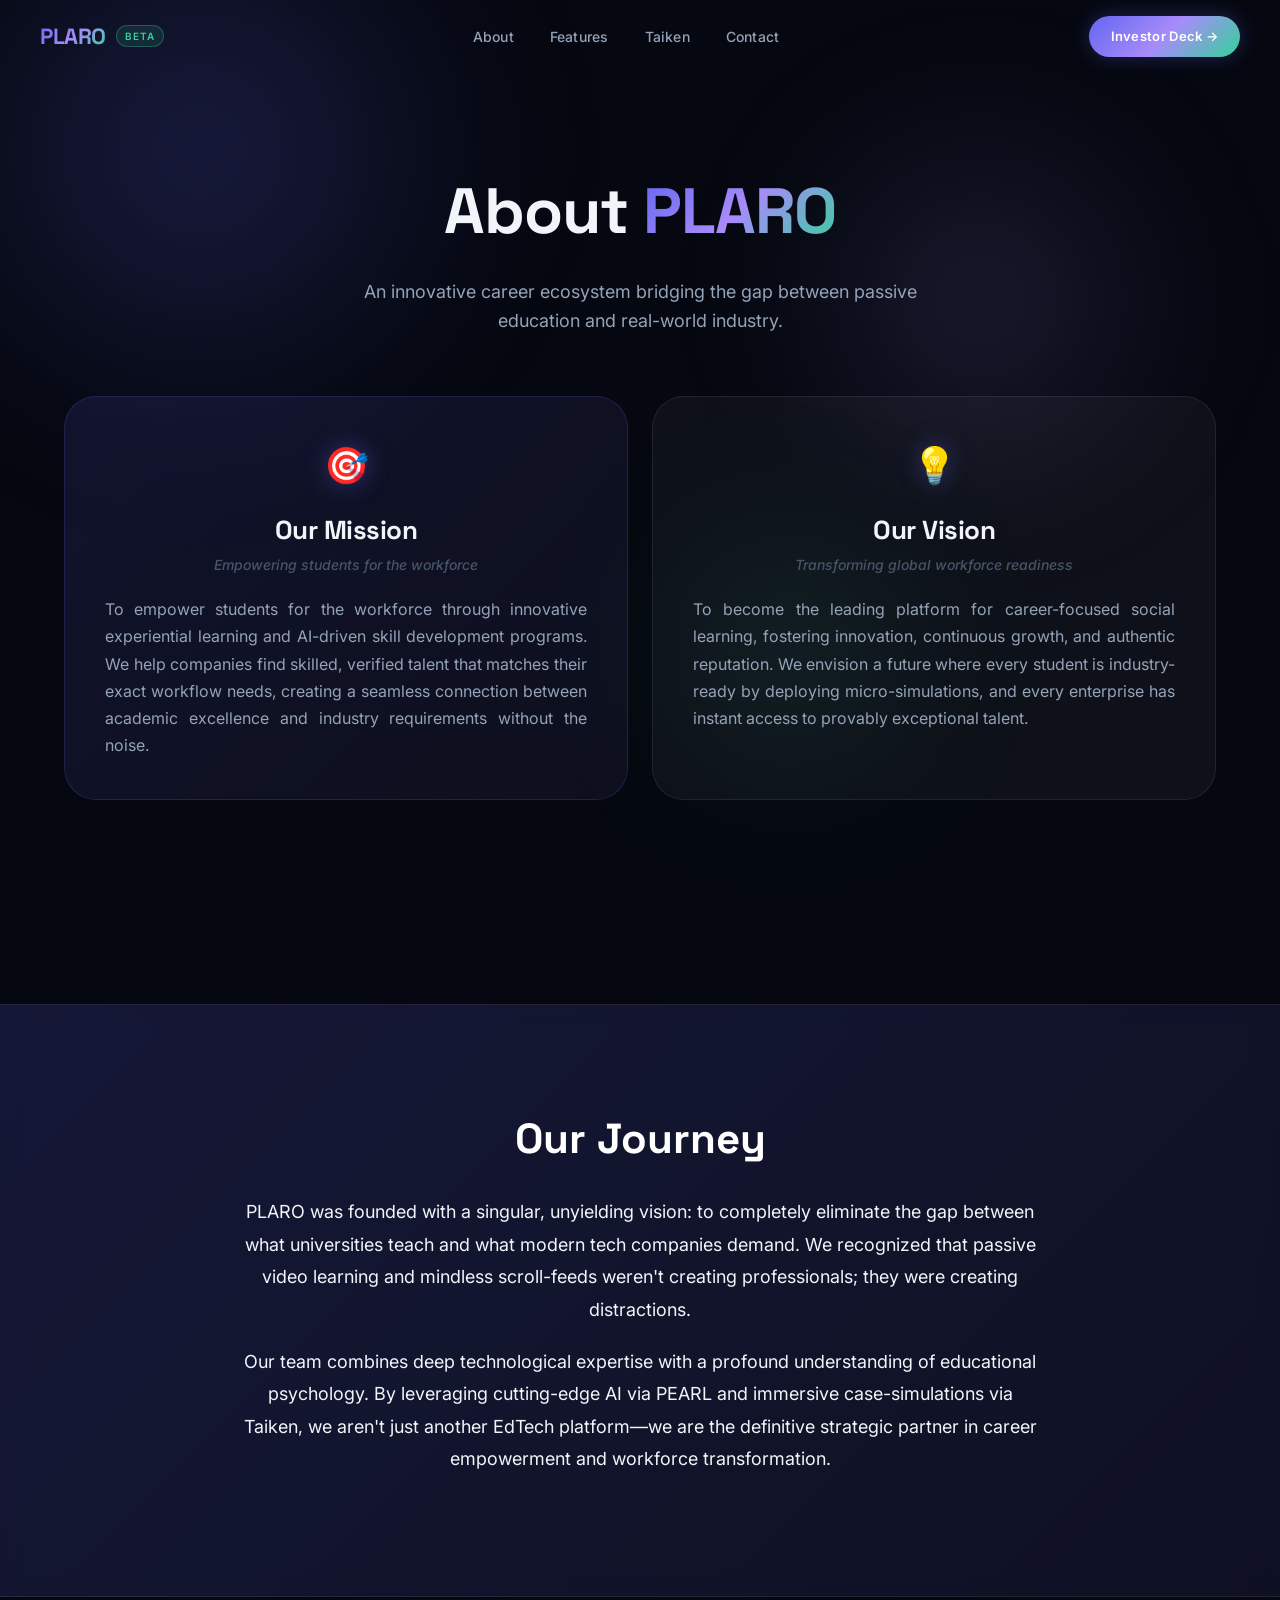
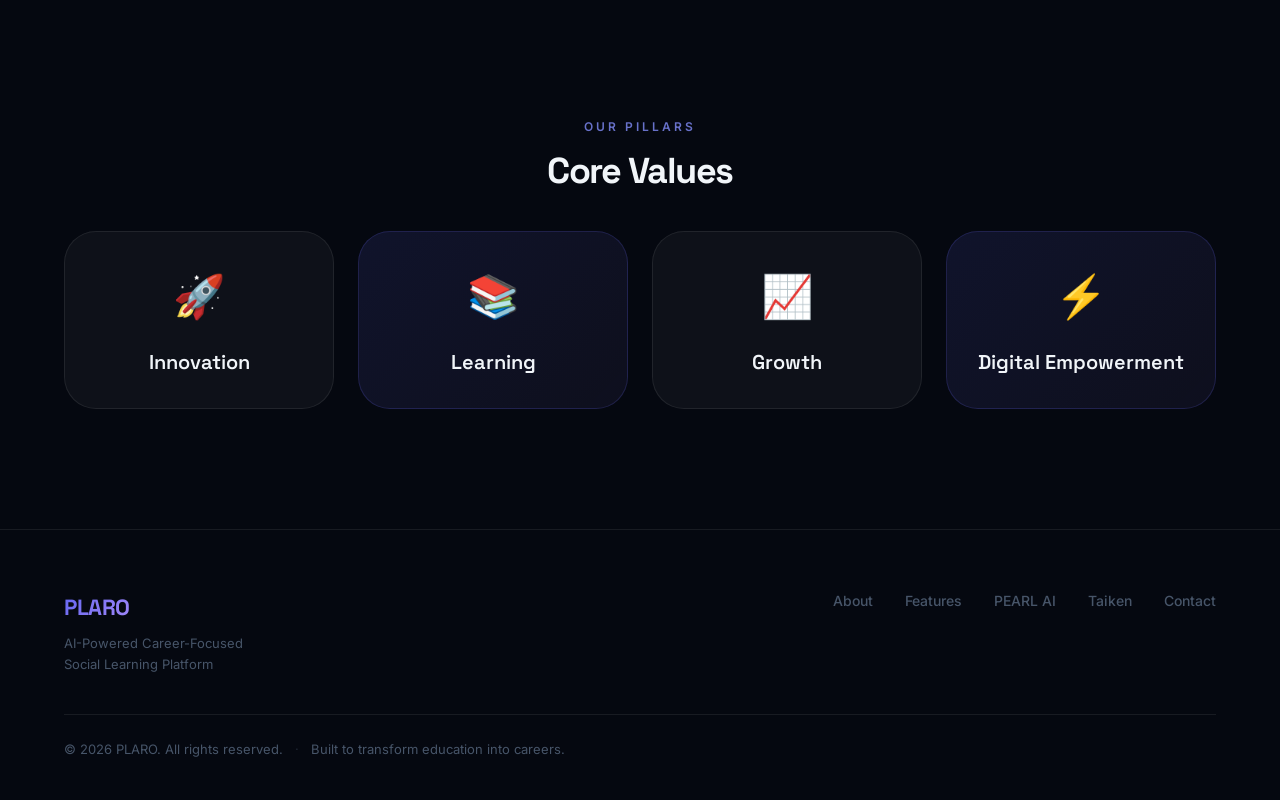
==== about.html @ 7c721185 "plaroweb" ====
<!DOCTYPE html>
<html lang="en">

<head>
    <meta charset="UTF-8" />
    <meta name="viewport" content="width=device-width, initial-scale=1.0" />
    <title>About PLARO — Bridging Education and Industry</title>
    <meta name="description"
        content="PLARO is an AI-powered social learning platform where students learn, practice, showcase skills, and unlock real career opportunities." />
    <link rel="preconnect" href="https://fonts.googleapis.com" />
    <link rel="preconnect" href="https://fonts.gstatic.com" crossorigin />
    <link
        href="https://fonts.googleapis.com/css2?family=Inter:wght@300;400;500;600;700;800;900&family=Space+Grotesk:wght@400;500;600;700&display=swap"
        rel="stylesheet" />
    <link rel="stylesheet" href="styles.css" />
    <style>
        /* Specific styles for About page layouts to match ProEduvate structures */
        .about-header {
            padding: 160px 24px 60px;
            text-align: center;
            position: relative;
        }

        .about-title {
            font-family: 'Space Grotesk', sans-serif;
            font-size: clamp(36px, 6vw, 64px);
            font-weight: 800;
            letter-spacing: -1px;
            margin-bottom: 16px;
        }

        .about-subtitle {
            font-size: 18px;
            color: var(--text-secondary);
            max-width: 600px;
            margin: 0 auto;
        }

        .journey-section {
            background: var(--gradient-card);
            border-top: 1px solid var(--border);
            border-bottom: 1px solid var(--border);
            padding: 100px 0;
            position: relative;
            overflow: hidden;
            margin: 60px 0;
        }

        .journey-section::before {
            content: '';
            position: absolute;
            top: 0;
            left: 0;
            right: 0;
            bottom: 0;
            background: rgba(99, 102, 241, 0.03);
            backdrop-filter: blur(10px);
            z-index: 0;
        }

        .journey-content {
            position: relative;
            z-index: 1;
            max-width: 800px;
            margin: 0 auto;
            text-align: center;
        }

        .journey-title {
            font-family: 'Space Grotesk', sans-serif;
            font-size: 42px;
            font-weight: 700;
            margin-bottom: 24px;
            color: #fff;
        }

        .journey-text {
            font-size: 18px;
            color: var(--text-primary);
            line-height: 1.8;
            margin-bottom: 20px;
        }

        .core-values-section {
            padding: 60px 0 120px;
        }

        .value-icon {
            font-size: 42px;
            margin-bottom: 16px;
            text-align: center;
            display: block;
            animation: pulse 4s ease-in-out infinite alternate;
        }

        .value-title {
            text-align: center;
            font-family: 'Space Grotesk', sans-serif;
            font-size: 20px;
            font-weight: 600;
            margin-top: 12px;
        }

        @keyframes pulse {
            0% {
                transform: scale(1);
                filter: drop-shadow(0 0 10px rgba(99, 102, 241, 0.4));
            }

            100% {
                transform: scale(1.05);
                filter: drop-shadow(0 0 20px rgba(167, 139, 250, 0.6));
            }
        }

        /* Reveal animation for cards */
        .reveal {
            opacity: 0;
            transform: translateY(30px);
            transition: all 0.8s cubic-bezier(0.4, 0, 0.2, 1);
        }

        .reveal.active {
            opacity: 1;
            transform: translateY(0);
        }
    </style>
</head>

<body>

    <!-- NAV -->
    <nav id="navbar" class="navbar">
        <div class="nav-inner">
            <a href="index.html" class="nav-logo" style="text-decoration: none;">
                <span class="logo-text">PLARO</span>
                <span class="logo-badge">Beta</span>
            </a>
            <ul class="nav-links">
                <li><a href="about.html">About</a></li>
                <li><a href="index.html#features">Features</a></li>
                <li><a href="index.html#taiken">Taiken</a></li>
                <li><a href="contact.html">Contact</a></li>
            </ul>
            <div class="nav-right">
                <a href="index.html#positioning" class="nav-cta">Investor Deck →</a>
                <button class="mobile-toggle" aria-label="Toggle menu">
                    <span class="bar"></span>
                    <span class="bar"></span>
                    <span class="bar"></span>
                </button>
            </div>
        </div>
    </nav>

    <!-- BACKGROUND ORBS -->
    <div class="hero-bg" style="position: fixed; z-index: -1;">
        <div class="orb orb-1"></div>
        <div class="orb orb-2"></div>
        <div class="orb orb-3"></div>
    </div>

    <!-- ABOUT HEADER (ProEduvate Header Style) -->
    <header class="about-header reveal">
        <div class="container">
            <h1 class="about-title">About <span class="gradient-text">PLARO</span></h1>
            <p class="about-subtitle">An innovative career ecosystem bridging the gap between passive education and
                real-world industry.</p>
        </div>
    </header>

    <!-- MISSION & VISION (ProEduvate 2-Column Card Style) -->
    <section class="features-section">
        <div class="container">
            <div class="feature-row-2 reveal">

                <!-- Mission Card -->
                <div class="feature-card feature-accent">
                    <div class="feature-icon-wrap" style="text-align: center;">
                        <div class="feature-icon">🎯</div>
                    </div>
                    <h3 class="feature-title" style="text-align: center;">Our Mission</h3>
                    <p class="feature-tagline" style="text-align: center; margin-bottom: 20px;">Empowering students for
                        the workforce</p>
                    <p style="color: var(--text-secondary); text-align: justify; line-height: 1.7;">
                        To empower students for the workforce through innovative experiential learning and AI-driven
                        skill development programs. We help companies find skilled, verified talent that matches their
                        exact workflow needs, creating a seamless connection between academic excellence and industry
                        requirements without the noise.
                    </p>
                </div>

                <!-- Vision Card -->
                <div class="feature-card">
                    <div class="feature-icon-wrap" style="text-align: center;">
                        <div class="feature-icon">💡</div>
                    </div>
                    <h3 class="feature-title" style="text-align: center;">Our Vision</h3>
                    <p class="feature-tagline" style="text-align: center; margin-bottom: 20px;">Transforming global
                        workforce readiness</p>
                    <p style="color: var(--text-secondary); text-align: justify; line-height: 1.7;">
                        To become the leading platform for career-focused social learning, fostering innovation,
                        continuous growth, and authentic reputation. We envision a future where every student is
                        industry-ready by deploying micro-simulations, and every enterprise has instant access to
                        provably exceptional talent.
                    </p>
                </div>

            </div>
        </div>
    </section>

    <!-- OUR JOURNEY (ProEduvate Full-Width Highlight Section) -->
    <section class="journey-section reveal">
        <div class="container">
            <div class="journey-content">
                <h2 class="journey-title">Our Journey</h2>
                <p class="journey-text">
                    PLARO was founded with a singular, unyielding vision: to completely eliminate the gap between what
                    universities teach and what modern tech companies demand. We recognized that passive video learning
                    and mindless scroll-feeds weren't creating professionals; they were creating distractions.
                </p>
                <p class="journey-text">
                    Our team combines deep technological expertise with a profound understanding of educational
                    psychology. By leveraging cutting-edge AI via PEARL and immersive case-simulations via Taiken, we
                    aren't just another EdTech platform—we are the definitive strategic partner in career empowerment
                    and workforce transformation.
                </p>
            </div>
        </div>
    </section>

    <!-- CORE VALUES (ProEduvate 4-Column Card Style) -->
    <section class="core-values-section reveal">
        <div class="container">
            <div style="text-align: center; margin-bottom: 40px;">
                <p class="section-eyebrow">Our Pillars</p>
                <h2 class="section-title" style="font-size: 36px;">Core Values</h2>
            </div>

            <div class="feature-row-4">

                <!-- Value 1 -->
                <div class="feature-card" style="padding: 30px 20px;">
                    <span class="value-icon">🚀</span>
                    <h3 class="value-title">Innovation</h3>
                </div>

                <!-- Value 2 -->
                <div class="feature-card feature-accent" style="padding: 30px 20px;">
                    <span class="value-icon">📚</span>
                    <h3 class="value-title">Learning</h3>
                </div>

                <!-- Value 3 -->
                <div class="feature-card" style="padding: 30px 20px;">
                    <span class="value-icon">📈</span>
                    <h3 class="value-title">Growth</h3>
                </div>

                <!-- Value 4 -->
                <div class="feature-card feature-accent" style="padding: 30px 20px;">
                    <span class="value-icon">⚡</span>
                    <h3 class="value-title">Digital Empowerment</h3>
                </div>

            </div>
        </div>
    </section>

    <!-- FOOTER -->
    <footer class="footer">
        <div class="container">
            <div class="footer-top">
                <div class="footer-brand">
                    <span class="logo-text">PLARO</span>
                    <p>AI-Powered Career-Focused<br />Social Learning Platform</p>
                </div>
                <div class="footer-links">
                    <a href="about.html">About</a>
                    <a href="index.html#features">Features</a>
                    <a href="index.html#pearl">PEARL AI</a>
                    <a href="index.html#taiken">Taiken</a>
                    <a href="contact.html">Contact</a>
                </div>
            </div>
            <div class="footer-bottom">
                <span>© 2026 PLARO. All rights reserved.</span>
                <span class="footer-dot">·</span>
                <span>Built to transform education into careers.</span>
            </div>
        </div>
    </footer>

    <script src="main.js"></script>
    <script>
        // Simple reveal animation script for about page elements
        document.addEventListener("DOMContentLoaded", () => {
            const observer = new IntersectionObserver((entries) => {
                entries.forEach(entry => {
                    if (entry.isIntersecting) {
                        entry.target.classList.add('active');
                        observer.unobserve(entry.target);
                    }
                });
            }, {
                threshold: 0.1,
                rootMargin: "0px 0px -50px 0px"
            });

            document.querySelectorAll('.reveal').forEach(el => observer.observe(el));


        });
    </script>
</body>

</html>
---- styles.css ----
/* =============================================
   PLARO — Premium Investor Features Page
   Dark Glassmorphism + Dynamic Design
   ============================================= */

:root {
  --bg-dark: #050810;
  --bg-card: rgba(255, 255, 255, 0.04);
  --bg-card-hover: rgba(255, 255, 255, 0.07);
  --border: rgba(255, 255, 255, 0.08);
  --border-glow: rgba(99, 102, 241, 0.4);

  --primary: #6366f1;
  --primary-light: #818cf8;
  --primary-dark: #4f46e5;
  --accent: #a78bfa;
  --accent-2: #34d399;
  --accent-3: #fb923c;
  --gold: #f59e0b;

  --text-primary: #f1f5f9;
  --text-secondary: #94a3b8;
  --text-muted: #475569;

  --gradient-main: linear-gradient(135deg, #6366f1, #a78bfa, #34d399);
  --gradient-card: linear-gradient(135deg, rgba(99, 102, 241, 0.15), rgba(167, 139, 250, 0.05));

  --radius: 20px;
  --radius-sm: 12px;
  --radius-lg: 32px;

  --shadow-card: 0 4px 40px rgba(0, 0, 0, 0.5);
  --shadow-glow: 0 0 60px rgba(99, 102, 241, 0.2);
  --shadow-glow-sm: 0 0 20px rgba(99, 102, 241, 0.3);
  --transition: all 0.3s cubic-bezier(0.4, 0, 0.2, 1);
}

*,
*::before,
*::after {
  box-sizing: border-box;
  margin: 0;
  padding: 0;
}

html {
  scroll-behavior: smooth;
}

body {
  font-family: 'Inter', sans-serif;
  background-color: var(--bg-dark);
  color: var(--text-primary);
  line-height: 1.6;
  overflow-x: hidden;
  -webkit-font-smoothing: antialiased;
}

/* =================== UTILITIES =================== */

.container {
  max-width: 1200px;
  margin: 0 auto;
  padding: 0 24px;
}

.gradient-text {
  background: var(--gradient-main);
  -webkit-background-clip: text;
  -webkit-text-fill-color: transparent;
  background-clip: text;
}

.highlight {
  color: var(--primary-light);
}

/* =================== NAVBAR =================== */

.navbar {
  position: fixed;
  top: 0;
  left: 0;
  right: 0;
  z-index: 1000;
  padding: 16px 40px;
  transition: var(--transition);
}

.navbar.scrolled {
  background: rgba(5, 8, 16, 0.85);
  backdrop-filter: blur(20px);
  -webkit-backdrop-filter: blur(20px);
  border-bottom: 1px solid var(--border);
  padding: 12px 40px;
}

.nav-inner {
  max-width: 1200px;
  margin: 0 auto;
  display: flex;
  align-items: center;
  justify-content: space-between;
}

.nav-logo {
  display: flex;
  align-items: center;
  gap: 10px;
}

.logo-text {
  font-family: 'Space Grotesk', sans-serif;
  font-size: 22px;
  font-weight: 800;
  letter-spacing: -0.5px;
  background: var(--gradient-main);
  -webkit-background-clip: text;
  -webkit-text-fill-color: transparent;
  background-clip: text;
}

.logo-badge {
  font-size: 10px;
  font-weight: 600;
  letter-spacing: 1px;
  color: var(--accent-2);
  background: rgba(52, 211, 153, 0.12);
  border: 1px solid rgba(52, 211, 153, 0.3);
  padding: 2px 8px;
  border-radius: 20px;
  text-transform: uppercase;
}

.nav-links {
  display: flex;
  align-items: center;
  gap: 36px;
  list-style: none;
}

.nav-links a {
  color: var(--text-secondary);
  text-decoration: none;
  font-size: 14px;
  font-weight: 500;
  transition: var(--transition);
  letter-spacing: 0.2px;
}

.nav-links a:hover {
  color: var(--text-primary);
}

.nav-cta {
  background: var(--gradient-main);
  color: #fff !important;
  padding: 10px 22px;
  border-radius: 40px;
  font-size: 13px;
  font-weight: 600;
  text-decoration: none;
  letter-spacing: 0.3px;
  transition: var(--transition);
  box-shadow: var(--shadow-glow-sm);
}

.nav-cta:hover {
  transform: translateY(-1px);
  box-shadow: 0 0 40px rgba(99, 102, 241, 0.5);
}

.nav-right {
  display: flex;
  align-items: center;
  gap: 16px;
}

.mobile-toggle {
  display: none;
  flex-direction: column;
  justify-content: center;
  gap: 5px;
  background: transparent;
  border: none;
  cursor: pointer;
  z-index: 1000;
  width: 28px;
  height: 28px;
  padding: 0;
}

.mobile-toggle .bar {
  width: 100%;
  height: 2px;
  background: var(--text-primary);
  border-radius: 2px;
  transition: transform 0.3s ease, opacity 0.3s ease;
}

/* =================== ORBS =================== */

.orb {
  position: absolute;
  border-radius: 50%;
  filter: blur(80px);
  pointer-events: none;
}

.orb-1 {
  width: 600px;
  height: 600px;
  background: radial-gradient(circle, rgba(99, 102, 241, 0.25), transparent 70%);
  top: -150px;
  left: -100px;
  animation: orbFloat1 12s ease-in-out infinite;
}

.orb-2 {
  width: 400px;
  height: 400px;
  background: radial-gradient(circle, rgba(167, 139, 250, 0.2), transparent 70%);
  top: 100px;
  right: 100px;
  animation: orbFloat2 15s ease-in-out infinite;
}

.orb-3 {
  width: 300px;
  height: 300px;
  background: radial-gradient(circle, rgba(52, 211, 153, 0.15), transparent 70%);
  bottom: 100px;
  left: 50%;
  animation: orbFloat3 10s ease-in-out infinite;
}

@keyframes orbFloat1 {

  0%,
  100% {
    transform: translate(0, 0) scale(1);
  }

  50% {
    transform: translate(30px, 40px) scale(1.05);
  }
}

@keyframes orbFloat2 {

  0%,
  100% {
    transform: translate(0, 0);
  }

  50% {
    transform: translate(-40px, 30px);
  }
}

@keyframes orbFloat3 {

  0%,
  100% {
    transform: translateX(-50%) translateY(0);
  }

  50% {
    transform: translateX(-50%) translateY(-30px);
  }
}

/* =================== HERO =================== */

.hero {
  position: relative;
  min-height: 100vh;
  display: flex;
  align-items: center;
  justify-content: center;
  overflow: hidden;
  padding: 140px 24px 80px;
}

.hero-bg {
  position: absolute;
  inset: 0;
  z-index: 0;
}

.grid-overlay {
  position: absolute;
  inset: 0;
  background-image:
    linear-gradient(rgba(99, 102, 241, 0.06) 1px, transparent 1px),
    linear-gradient(90deg, rgba(99, 102, 241, 0.06) 1px, transparent 1px);
  background-size: 60px 60px;
  mask-image: radial-gradient(ellipse 80% 80% at 50% 50%, black, transparent);
}

.hero-content {
  position: relative;
  z-index: 1;
  text-align: center;
  max-width: 800px;
}

.hero-badge {
  display: inline-flex;
  align-items: center;
  gap: 10px;
  background: rgba(99, 102, 241, 0.1);
  border: 1px solid rgba(99, 102, 241, 0.3);
  border-radius: 40px;
  padding: 8px 20px;
  font-size: 13px;
  font-weight: 500;
  color: var(--primary-light);
  letter-spacing: 0.5px;
  margin-bottom: 32px;
  animation: fadeInDown 0.8s ease both;
}

.pulse-dot {
  width: 8px;
  height: 8px;
  background: var(--accent-2);
  border-radius: 50%;
  box-shadow: 0 0 0 0 rgba(52, 211, 153, 0.4);
  animation: pulseDot 2s ease-in-out infinite;
}

@keyframes pulseDot {
  0% {
    box-shadow: 0 0 0 0 rgba(52, 211, 153, 0.4);
  }

  70% {
    box-shadow: 0 0 0 8px rgba(52, 211, 153, 0);
  }

  100% {
    box-shadow: 0 0 0 0 rgba(52, 211, 153, 0);
  }
}

.hero-title {
  font-family: 'Space Grotesk', sans-serif;
  font-size: clamp(42px, 7vw, 80px);
  font-weight: 800;
  line-height: 1.05;
  letter-spacing: -2px;
  margin-bottom: 24px;
  animation: fadeInUp 0.8s ease 0.1s both;
}

.hero-subtitle {
  font-size: clamp(16px, 2vw, 19px);
  color: var(--text-secondary);
  line-height: 1.7;
  max-width: 560px;
  margin: 0 auto 40px;
  animation: fadeInUp 0.8s ease 0.2s both;
}

.hero-actions {
  display: flex;
  align-items: center;
  justify-content: center;
  gap: 16px;
  margin-bottom: 64px;
  animation: fadeInUp 0.8s ease 0.3s both;
}

.btn {
  padding: 14px 32px;
  border-radius: 50px;
  font-size: 15px;
  font-weight: 600;
  text-decoration: none;
  transition: var(--transition);
  letter-spacing: 0.2px;
}

.btn-primary {
  background: var(--gradient-main);
  color: #fff;
  box-shadow: var(--shadow-glow-sm);
}

.btn-primary:hover {
  transform: translateY(-2px);
  box-shadow: 0 0 50px rgba(99, 102, 241, 0.6);
}

.btn-ghost {
  color: var(--text-secondary);
  border: 1px solid var(--border);
  background: rgba(255, 255, 255, 0.03);
  backdrop-filter: blur(10px);
}

.btn-ghost:hover {
  color: var(--text-primary);
  border-color: rgba(255, 255, 255, 0.15);
  background: rgba(255, 255, 255, 0.07);
  transform: translateY(-2px);
}

.hero-stats {
  display: flex;
  align-items: center;
  justify-content: center;
  gap: 40px;
  animation: fadeInUp 0.8s ease 0.4s both;
}

.stat {
  display: flex;
  flex-direction: column;
  align-items: center;
  gap: 4px;
}

.stat-num {
  font-family: 'Space Grotesk', sans-serif;
  font-size: 32px;
  font-weight: 700;
  background: var(--gradient-main);
  -webkit-background-clip: text;
  -webkit-text-fill-color: transparent;
  background-clip: text;
}

.stat-label {
  font-size: 12px;
  font-weight: 500;
  color: var(--text-muted);
  letter-spacing: 0.5px;
  text-transform: uppercase;
}

.stat-divider {
  width: 1px;
  height: 40px;
  background: var(--border);
}

.hero-scroll-hint {
  position: absolute;
  bottom: 40px;
  left: 50%;
  transform: translateX(-50%);
  display: flex;
  flex-direction: column;
  align-items: center;
  gap: 12px;
  color: var(--text-muted);
  font-size: 11px;
  letter-spacing: 2px;
  text-transform: uppercase;
  animation: fadeIn 1.5s ease 1s both;
}

.scroll-line {
  width: 1px;
  height: 40px;
  background: linear-gradient(to bottom, var(--primary), transparent);
  animation: scrollPulse 2s ease-in-out infinite;
}

@keyframes scrollPulse {

  0%,
  100% {
    opacity: 0.4;
    transform: scaleY(1);
  }

  50% {
    opacity: 1;
    transform: scaleY(1.1);
  }
}

/* =================== SECTION INTRO =================== */

.section-intro {
  padding: 100px 0 60px;
  text-align: center;
}

.section-eyebrow {
  font-size: 12px;
  font-weight: 600;
  letter-spacing: 3px;
  text-transform: uppercase;
  color: var(--primary-light);
  margin-bottom: 16px;
  opacity: 0.8;
}

.section-title {
  font-family: 'Space Grotesk', sans-serif;
  font-size: clamp(32px, 5vw, 52px);
  font-weight: 800;
  letter-spacing: -1.5px;
  line-height: 1.1;
  margin-bottom: 16px;
}

.section-desc {
  color: var(--text-secondary);
  font-size: 17px;
  max-width: 560px;
  margin: 0 auto;
  line-height: 1.7;
}

/* =================== FEATURES SECTION =================== */

.features-section {
  padding: 0 0 120px;
}

/* FEATURE CARD BASE */
.feature-card {
  background: var(--bg-card);
  border: 1px solid var(--border);
  border-radius: var(--radius-lg);
  padding: 40px;
  transition: var(--transition);
  position: relative;
  overflow: hidden;
  opacity: 0;
  transform: translateY(30px);
}

.feature-card.visible {
  opacity: 1;
  transform: translateY(0);
}

.feature-card::before {
  content: '';
  position: absolute;
  inset: 0;
  border-radius: inherit;
  background: var(--gradient-card);
  opacity: 0;
  transition: var(--transition);
}

.feature-card:hover {
  border-color: var(--border-glow);
  box-shadow: var(--shadow-glow);
  background: var(--bg-card-hover);
  transform: translateY(-4px);
}

.feature-card:hover::before {
  opacity: 1;
}

.feature-card * {
  position: relative;
  z-index: 1;
}

.feature-accent {
  background: linear-gradient(135deg, rgba(99, 102, 241, 0.12), rgba(167, 139, 250, 0.06));
  border-color: rgba(99, 102, 241, 0.2);
}

/* HERO FEATURE CARD (PEARL) */
.feature-hero-card {
  display: grid;
  grid-template-columns: 1fr 1fr;
  gap: 60px;
  align-items: center;
  margin-bottom: 24px;
  padding: 56px 56px;
}

.feature-card-inner {
  display: flex;
  flex-direction: column;
}

/* TAIKEN HERO CARD */
.feature-taiken-card {
  display: grid;
  grid-template-columns: 1fr 1fr;
  gap: 60px;
  align-items: center;
  margin-bottom: 24px;
  margin-top: 24px;
  padding: 56px 56px;
}

/* 2-COL ROW */
.feature-row-2 {
  display: grid;
  grid-template-columns: 1fr 1fr;
  gap: 24px;
  margin-bottom: 24px;
}

/* 3-COL ROW */
.feature-row-3 {
  display: grid;
  grid-template-columns: repeat(3, 1fr);
  gap: 24px;
}

/* 4-COL ROW */
.feature-row-4 {
  display: grid;
  grid-template-columns: repeat(4, 1fr);
  gap: 24px;
}

/* CONTACT GRID */
.contact-grid {
  display: grid;
  grid-template-columns: 1fr 1fr;
  gap: 40px;
  align-items: stretch;
}

.contact-card {
  background: var(--bg-card);
  border: 1px solid var(--border);
  border-radius: var(--radius-lg);
  padding: 48px;
  position: relative;
  overflow: hidden;
  display: flex;
  flex-direction: column;
}

.contact-card::before {
  content: '';
  position: absolute;
  inset: 0;
  border-radius: inherit;
  background: var(--gradient-card);
  opacity: 0.5;
  transition: var(--transition);
  z-index: 0;
}

.contact-card * {
  position: relative;
  z-index: 1;
}

.contact-card-info {
  background: linear-gradient(135deg, rgba(99, 102, 241, 0.08), rgba(167, 139, 250, 0.04));
  border-color: rgba(99, 102, 241, 0.2);
}

.form-group {
  margin-bottom: 24px;
}

.form-label {
  display: block;
  font-size: 14px;
  font-weight: 500;
  color: var(--text-secondary);
  margin-bottom: 8px;
}

.form-input,
.form-textarea {
  width: 100%;
  background: rgba(0, 0, 0, 0.2);
  border: 1px solid var(--border);
  border-radius: var(--radius-sm);
  padding: 14px 16px;
  color: var(--text-primary);
  font-family: inherit;
  font-size: 15px;
  transition: var(--transition);
}

.form-textarea {
  min-height: 140px;
  resize: vertical;
}

.form-input:focus,
.form-textarea:focus {
  outline: none;
  border-color: var(--primary);
  box-shadow: 0 0 0 3px rgba(99, 102, 241, 0.1);
  background: rgba(0, 0, 0, 0.4);
}

.form-input::placeholder,
.form-textarea::placeholder {
  color: var(--text-muted);
}

.btn-block {
  display: block;
  width: 100%;
  text-align: center;
  cursor: pointer;
  border: none;
}

.contact-info-list {
  list-style: none;
  margin-bottom: 40px;
  flex-grow: 1;
}

.contact-info-item {
  display: flex;
  align-items: flex-start;
  gap: 16px;
  margin-bottom: 32px;
}

.contact-info-icon {
  font-size: 24px;
  color: var(--primary-light);
  line-height: 1;
  margin-top: 2px;
}

.contact-info-text h4 {
  font-size: 16px;
  font-weight: 600;
  color: var(--text-primary);
  margin-bottom: 6px;
}

.contact-info-text p {
  font-size: 15px;
  color: var(--text-secondary);
  line-height: 1.6;
}

.social-links {
  display: flex;
  align-items: center;
  gap: 16px;
  padding-top: 32px;
  border-top: 1px solid var(--border);
}

.social-links span {
  font-size: 14px;
  font-weight: 600;
  color: var(--text-primary);
  margin-right: 8px;
}

.social-icon {
  width: 40px;
  height: 40px;
  border-radius: 50%;
  background: rgba(255, 255, 255, 0.05);
  border: 1px solid var(--border);
  display: flex;
  align-items: center;
  justify-content: center;
  color: var(--text-primary);
  text-decoration: none;
  transition: var(--transition);
  font-size: 18px;
}

.social-icon:hover {
  background: var(--primary);
  border-color: var(--primary);
  transform: translateY(-3px);
  box-shadow: 0 5px 15px rgba(99, 102, 241, 0.4);
}

/* META */
.feature-meta {
  display: flex;
  align-items: center;
  gap: 12px;
  margin-bottom: 16px;
}

.feature-num {
  font-family: 'Space Grotesk', sans-serif;
  font-size: 13px;
  font-weight: 700;
  color: var(--primary-light);
  letter-spacing: 1px;
  opacity: 0.7;
}

.feature-tag {
  font-size: 11px;
  font-weight: 600;
  letter-spacing: 1.5px;
  text-transform: uppercase;
  color: var(--accent);
  background: rgba(167, 139, 250, 0.1);
  border: 1px solid rgba(167, 139, 250, 0.2);
  padding: 3px 10px;
  border-radius: 20px;
}

.feature-title {
  font-family: 'Space Grotesk', sans-serif;
  font-size: clamp(20px, 2.5vw, 26px);
  font-weight: 700;
  line-height: 1.2;
  letter-spacing: -0.5px;
  margin-bottom: 8px;
  color: var(--text-primary);
}

.feature-tagline {
  font-size: 14px;
  color: var(--text-muted);
  font-weight: 500;
  margin-bottom: 24px;
  font-style: italic;
}

.feature-icon-wrap {
  margin-bottom: 20px;
}

.feature-icon {
  font-size: 36px;
  display: inline-block;
  filter: drop-shadow(0 0 12px rgba(99, 102, 241, 0.4));
  animation: iconFloat 4s ease-in-out infinite;
}

@keyframes iconFloat {

  0%,
  100% {
    transform: translateY(0);
  }

  50% {
    transform: translateY(-5px);
  }
}

/* LIST */
.feature-list {
  list-style: none;
  display: flex;
  flex-direction: column;
  gap: 12px;
  margin-bottom: 28px;
}

.feature-list li {
  display: flex;
  align-items: flex-start;
  gap: 10px;
  font-size: 14px;
  color: var(--text-secondary);
  line-height: 1.5;
}

.check {
  color: var(--primary-light);
  font-size: 10px;
  margin-top: 3px;
  flex-shrink: 0;
}

/* OUTCOME */
.feature-outcome {
  display: flex;
  align-items: center;
  gap: 10px;
  background: rgba(99, 102, 241, 0.08);
  border: 1px solid rgba(99, 102, 241, 0.2);
  border-radius: var(--radius-sm);
  padding: 12px 16px;
  margin-top: auto;
}

.outcome-label {
  font-size: 10px;
  font-weight: 700;
  letter-spacing: 2px;
  text-transform: uppercase;
  color: var(--primary-light);
  flex-shrink: 0;
}

.outcome-text {
  font-size: 13px;
  font-weight: 500;
  color: var(--text-secondary);
}

/* =================== PEARL VISUAL =================== */

.feature-visual {
  display: flex;
  align-items: center;
  justify-content: center;
}

.pearl-visual {
  position: relative;
  width: 320px;
  height: 320px;
}

.pearl-orb {
  position: absolute;
  top: 50%;
  left: 50%;
  transform: translate(-50%, -50%);
}

.pearl-ring {
  position: absolute;
  top: 50%;
  left: 50%;
  border-radius: 50%;
  border: 1px solid rgba(99, 102, 241, 0.3);
  transform: translate(-50%, -50%);
}

.ring-1 {
  width: 140px;
  height: 140px;
  border-color: rgba(99, 102, 241, 0.5);
  animation: ringPulse 3s ease-in-out infinite;
}

.ring-2 {
  width: 200px;
  height: 200px;
  border-color: rgba(167, 139, 250, 0.3);
  animation: ringPulse 3s ease-in-out 0.5s infinite;
}

.ring-3 {
  width: 260px;
  height: 260px;
  border-color: rgba(99, 102, 241, 0.1);
  animation: ringPulse 3s ease-in-out 1s infinite;
}

@keyframes ringPulse {

  0%,
  100% {
    transform: translate(-50%, -50%) scale(1);
    opacity: 0.6;
  }

  50% {
    transform: translate(-50%, -50%) scale(1.04);
    opacity: 1;
  }
}

.pearl-core {
  width: 80px;
  height: 80px;
  background: var(--gradient-main);
  border-radius: 50%;
  display: flex;
  align-items: center;
  justify-content: center;
  position: absolute;
  top: 50%;
  left: 50%;
  transform: translate(-50%, -50%);
  box-shadow: 0 0 40px rgba(99, 102, 241, 0.6);
  animation: coreGlow 3s ease-in-out infinite;
}

.pearl-core span {
  font-family: 'Space Grotesk', sans-serif;
  font-size: 13px;
  font-weight: 800;
  color: #fff;
  letter-spacing: 1px;
}

@keyframes coreGlow {

  0%,
  100% {
    box-shadow: 0 0 40px rgba(99, 102, 241, 0.6);
  }

  50% {
    box-shadow: 0 0 70px rgba(99, 102, 241, 0.9);
  }
}

.pearl-tags {
  position: absolute;
  inset: 0;
  pointer-events: none;
}

.ptag {
  position: absolute;
  background: rgba(255, 255, 255, 0.06);
  border: 1px solid var(--border);
  border-radius: 40px;
  padding: 5px 14px;
  font-size: 12px;
  font-weight: 500;
  color: var(--text-secondary);
  backdrop-filter: blur(10px);
  white-space: nowrap;
}

.ptag-1 {
  top: 10px;
  left: 50%;
  transform: translateX(-50%);
  animation: tagFloat 5s ease-in-out infinite;
}

.ptag-2 {
  right: 0;
  top: 50%;
  transform: translateY(-50%);
  animation: tagFloat 5s ease-in-out 1.2s infinite;
}

.ptag-3 {
  bottom: 10px;
  left: 50%;
  transform: translateX(-50%);
  animation: tagFloat 5s ease-in-out 0.6s infinite;
}

.ptag-4 {
  left: 0;
  top: 50%;
  transform: translateY(-50%);
  animation: tagFloat 5s ease-in-out 1.8s infinite;
}

@keyframes tagFloat {

  0%,
  100% {
    opacity: 0.6;
  }

  50% {
    opacity: 1;
    transform: translateX(-50%) translateY(-4px);
  }
}

.ptag-2,
.ptag-4 {
  animation: tagFloatSide 5s ease-in-out infinite;
}

@keyframes tagFloatSide {

  0%,
  100% {
    opacity: 0.6;
  }

  50% {
    opacity: 1;
    transform: translateY(calc(-50% - 4px));
  }
}

/* =================== TAIKEN VISUAL =================== */

.taiken-visual {
  display: flex;
  align-items: center;
  justify-content: flex-end;
}

.taiken-scenario {
  background: rgba(5, 8, 16, 0.8);
  border: 1px solid rgba(99, 102, 241, 0.3);
  border-radius: var(--radius);
  overflow: hidden;
  width: 320px;
  box-shadow: 0 20px 60px rgba(0, 0, 0, 0.5), var(--shadow-glow);
}

.ts-header {
  display: flex;
  align-items: center;
  gap: 8px;
  padding: 14px 16px;
  background: rgba(99, 102, 241, 0.1);
  border-bottom: 1px solid rgba(99, 102, 241, 0.2);
}

.ts-dot {
  width: 10px;
  height: 10px;
  border-radius: 50%;
}

.ts-dot-red {
  background: #ff5f57;
}

.ts-dot-yellow {
  background: #ffbd2e;
}

.ts-dot-green {
  background: #28ca42;
}

.ts-title {
  font-size: 12px;
  font-weight: 600;
  color: var(--text-secondary);
  margin-left: auto;
  margin-right: auto;
  letter-spacing: 0.5px;
}

.ts-body {
  padding: 20px;
}

.ts-scenario-label {
  font-size: 10px;
  font-weight: 700;
  letter-spacing: 2px;
  text-transform: uppercase;
  color: var(--primary-light);
  margin-bottom: 10px;
}

.ts-scenario-text {
  font-size: 13px;
  color: var(--text-secondary);
  line-height: 1.6;
  margin-bottom: 16px;
}

.ts-choices {
  display: flex;
  flex-direction: column;
  gap: 8px;
  margin-bottom: 16px;
}

.ts-choice {
  padding: 8px 12px;
  border-radius: 8px;
  font-size: 12px;
  font-weight: 500;
  color: var(--text-muted);
  background: rgba(255, 255, 255, 0.03);
  border: 1px solid var(--border);
  cursor: pointer;
  transition: var(--transition);
}

.ts-choice-active {
  background: rgba(99, 102, 241, 0.2);
  border-color: rgba(99, 102, 241, 0.5);
  color: var(--primary-light);
}

.ts-progress-bar {
  height: 4px;
  background: rgba(255, 255, 255, 0.08);
  border-radius: 2px;
  overflow: hidden;
}

.ts-progress-fill {
  height: 100%;
  width: 35%;
  background: var(--gradient-main);
  border-radius: 2px;
  animation: progressGrow 3s ease-in-out infinite;
}

@keyframes progressGrow {
  0% {
    width: 20%;
  }

  50% {
    width: 60%;
  }

  100% {
    width: 20%;
  }
}

/* =================== TAIKEN CREATION BLOCK =================== */

.taiken-creation-block {
  background: rgba(52, 211, 153, 0.07);
  border: 1px solid rgba(52, 211, 153, 0.2);
  border-radius: var(--radius-sm);
  padding: 16px;
  margin-bottom: 20px;
}

.tcb-label {
  font-size: 11px;
  font-weight: 700;
  letter-spacing: 1.5px;
  text-transform: uppercase;
  color: var(--accent-2);
  margin-bottom: 6px;
}

.taiken-creation-block p {
  font-size: 13px;
  color: var(--text-secondary);
}

/* =================== DOMAIN CHIPS =================== */

.domain-chips {
  display: flex;
  flex-wrap: wrap;
  gap: 8px;
  margin-top: 20px;
}

.chip {
  padding: 5px 14px;
  border-radius: 40px;
  font-size: 12px;
  font-weight: 600;
  color: var(--primary-light);
  background: rgba(99, 102, 241, 0.1);
  border: 1px solid rgba(99, 102, 241, 0.25);
  letter-spacing: 0.3px;
  transition: var(--transition);
}

.chip:hover {
  background: rgba(99, 102, 241, 0.25);
  transform: translateY(-2px);
}

/* =================== POSITIONING SECTION =================== */

.positioning-section {
  position: relative;
  padding: 120px 0;
  overflow: hidden;
  text-align: center;
  border-top: 1px solid var(--border);
}

.pos-bg {
  position: absolute;
  inset: 0;
}

.orb-pos-1 {
  width: 500px;
  height: 500px;
  background: radial-gradient(circle, rgba(99, 102, 241, 0.2), transparent 70%);
  top: -100px;
  left: 50%;
  transform: translateX(-70%);
  animation: orbFloat1 14s ease-in-out infinite;
}

.orb-pos-2 {
  width: 400px;
  height: 400px;
  background: radial-gradient(circle, rgba(167, 139, 250, 0.15), transparent 70%);
  bottom: -100px;
  right: 0;
  animation: orbFloat2 12s ease-in-out infinite;
}

.position-quote {
  font-family: 'Space Grotesk', sans-serif;
  font-size: clamp(20px, 3vw, 30px);
  font-weight: 600;
  line-height: 1.5;
  color: var(--text-primary);
  max-width: 800px;
  margin: 24px auto 32px;
  letter-spacing: -0.5px;
  border: none;
  font-style: normal;
  position: relative;
  z-index: 1;
}

.position-statement {
  font-size: 18px;
  color: var(--text-secondary);
  margin-bottom: 64px;
  line-height: 1.8;
  position: relative;
  z-index: 1;
}

.position-statement strong {
  color: var(--text-primary);
}

/* =================== JOURNEY FLOW =================== */

.journey-flow {
  display: flex;
  align-items: center;
  justify-content: center;
  gap: 24px;
  position: relative;
  z-index: 1;
  flex-wrap: wrap;
}

.jf-step {
  display: flex;
  flex-direction: column;
  align-items: center;
  gap: 12px;
  background: var(--bg-card);
  border: 1px solid var(--border);
  border-radius: var(--radius);
  padding: 28px 36px;
  transition: var(--transition);
  min-width: 120px;
}

.jf-step:hover {
  border-color: var(--border-glow);
  background: var(--bg-card-hover);
  transform: translateY(-6px);
  box-shadow: var(--shadow-glow);
}

.jf-icon {
  font-size: 36px;
  filter: drop-shadow(0 0 10px rgba(99, 102, 241, 0.4));
}

.jf-label {
  font-family: 'Space Grotesk', sans-serif;
  font-size: 15px;
  font-weight: 700;
  color: var(--text-primary);
  letter-spacing: -0.3px;
}

.jf-arrow {
  font-size: 24px;
  color: var(--primary-light);
  opacity: 0.5;
  font-weight: 300;
}

/* =================== FOOTER =================== */

.footer {
  border-top: 1px solid var(--border);
  padding: 60px 0 40px;
}

.footer-top {
  display: flex;
  align-items: flex-start;
  justify-content: space-between;
  margin-bottom: 40px;
  gap: 40px;
}

.footer-brand .logo-text {
  display: block;
  font-size: 22px;
  margin-bottom: 8px;
}

.footer-brand p {
  font-size: 13px;
  color: var(--text-muted);
  line-height: 1.6;
}

.footer-links {
  display: flex;
  align-items: center;
  gap: 32px;
}

.footer-links a {
  color: var(--text-muted);
  text-decoration: none;
  font-size: 14px;
  font-weight: 500;
  transition: var(--transition);
}

.footer-links a:hover {
  color: var(--text-primary);
}

.footer-bottom {
  display: flex;
  align-items: center;
  gap: 12px;
  color: var(--text-muted);
  font-size: 13px;
  border-top: 1px solid var(--border);
  padding-top: 24px;
}

.footer-dot {
  opacity: 0.4;
}

/* =================== ANIMATIONS =================== */

@keyframes fadeIn {
  from {
    opacity: 0;
  }

  to {
    opacity: 1;
  }
}

@keyframes fadeInUp {
  from {
    opacity: 0;
    transform: translateY(20px);
  }

  to {
    opacity: 1;
    transform: translateY(0);
  }
}

@keyframes fadeInDown {
  from {
    opacity: 0;
    transform: translateY(-20px);
  }

  to {
    opacity: 1;
    transform: translateY(0);
  }
}

/* =================== RESPONSIVE =================== */

@media (max-width: 900px) {
  .navbar {
    padding: 14px 24px;
  }

  .nav-links {
    position: absolute;
    top: 100%;
    left: 0;
    width: 100%;
    background: rgba(5, 8, 16, 0.98);
    backdrop-filter: blur(20px);
    border-top: 1px solid var(--border);
    border-bottom: 1px solid var(--border);
    flex-direction: column;
    padding: 24px 40px;
    gap: 24px;
    clip-path: polygon(0 0, 100% 0, 100% 0, 0 0);
    visibility: hidden;
    transition: all 0.4s ease-in-out;
  }

  .nav-links.active {
    clip-path: polygon(0 0, 100% 0, 100% 100%, 0 100%);
    visibility: visible;
  }

  .mobile-toggle {
    display: flex;
  }

  .mobile-toggle.active .bar:nth-child(1) {
    transform: translateY(7px) rotate(45deg);
  }

  .mobile-toggle.active .bar:nth-child(2) {
    opacity: 0;
  }

  .mobile-toggle.active .bar:nth-child(3) {
    transform: translateY(-7px) rotate(-45deg);
  }

  .feature-hero-card,
  .feature-taiken-card {
    grid-template-columns: 1fr;
    gap: 40px;
    padding: 36px;
  }

  .feature-row-2 {
    grid-template-columns: 1fr;
  }

  .feature-row-3 {
    grid-template-columns: 1fr;
  }

  .contact-grid {
    grid-template-columns: 1fr;
  }

  .hero-stats {
    gap: 20px;
  }

  .taiken-visual {
    justify-content: center;
  }

  .footer-top {
    flex-direction: column;
  }

  .footer-links {
    gap: 20px;
  }

  .journey-flow {
    gap: 8px;
  }

  .jf-step {
    padding: 20px 24px;
    min-width: 90px;
  }
}

@media (max-width: 600px) {
  .hero {
    padding: 120px 16px 60px;
  }

  .section-intro {
    padding: 60px 0 40px;
  }

  .features-section {
    padding: 0 0 60px;
  }

  .feature-row-4 {
    grid-template-columns: 1fr;
  }

  .contact-card {
    padding: 32px 24px;
  }

  .feature-hero-card,
  .feature-taiken-card {
    padding: 28px;
  }

  .pearl-visual {
    width: 260px;
    height: 260px;
  }

  .taiken-scenario {
    width: 100%;
  }

  .hero-stats {
    flex-direction: column;
    gap: 16px;
  }

  .stat-divider {
    display: none;
  }

  .journey-flow {
    gap: 6px;
  }

  .jf-arrow {
    font-size: 18px;
  }
}
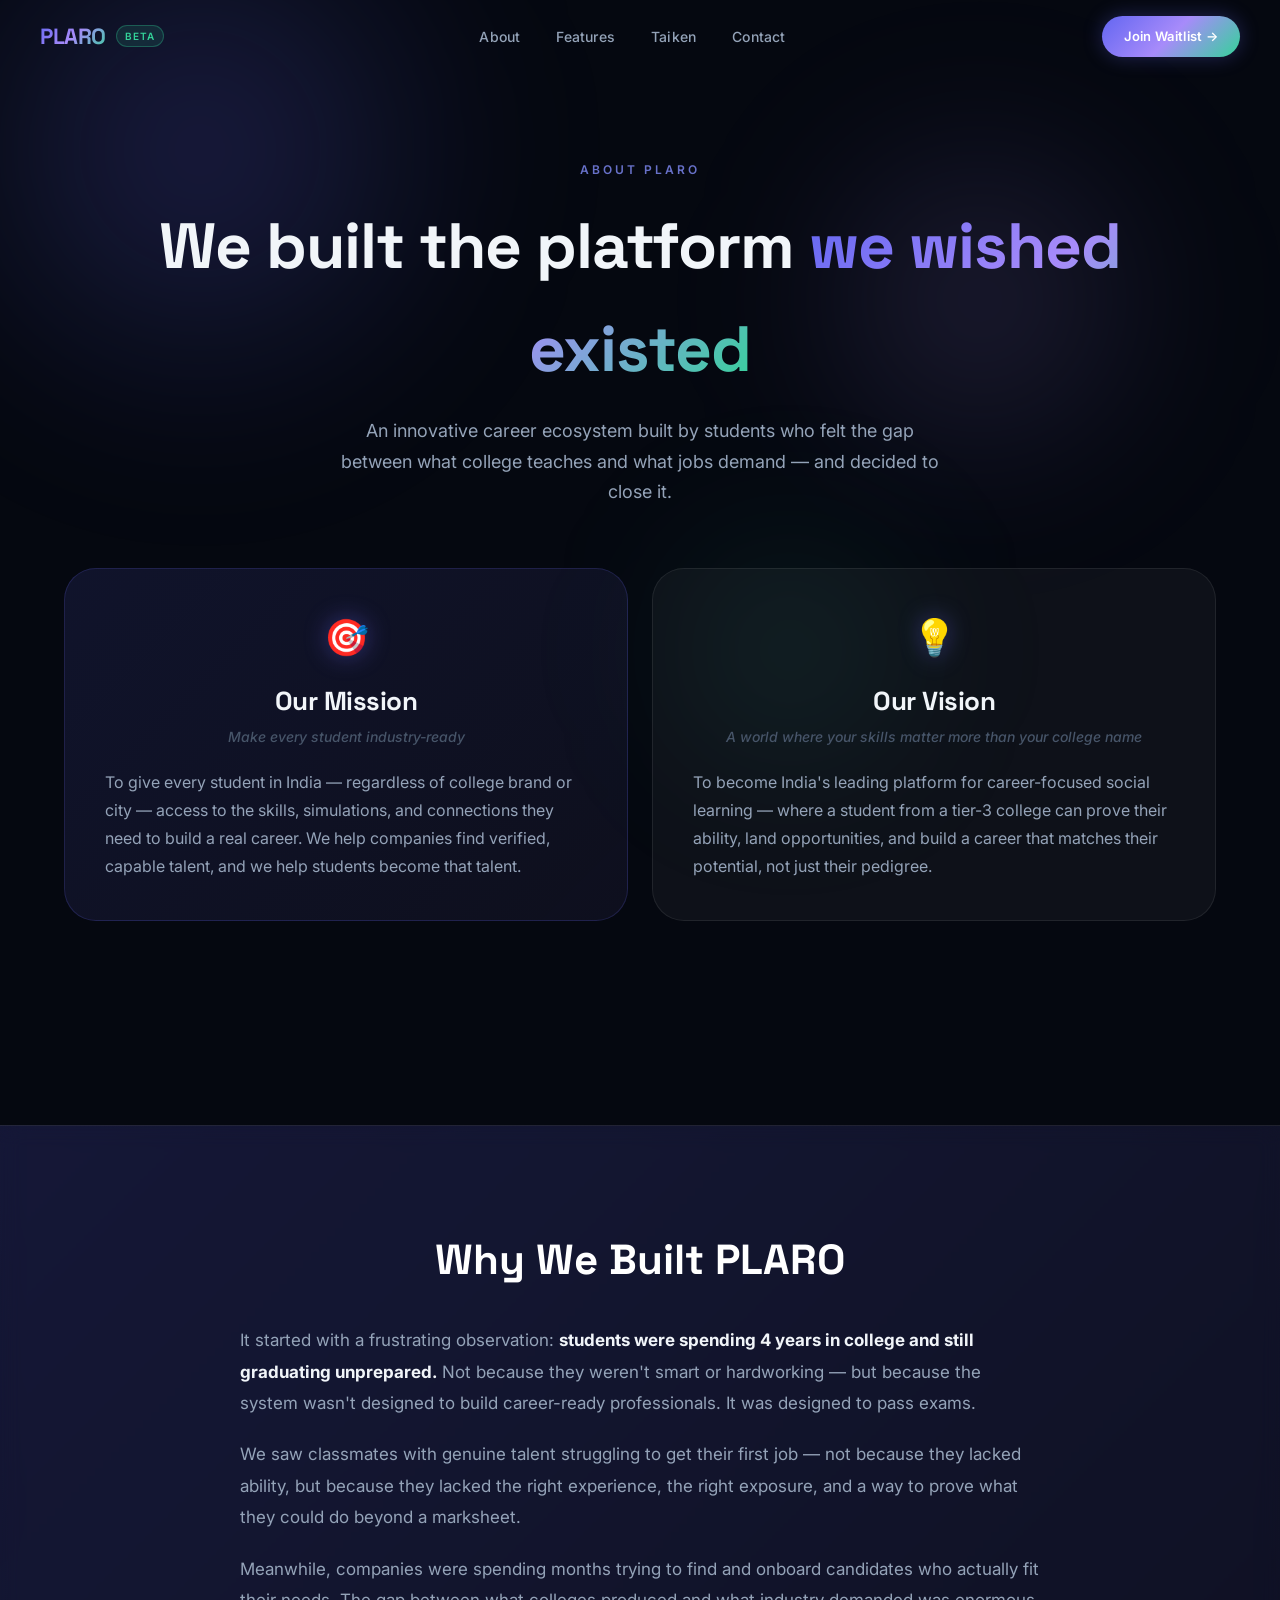
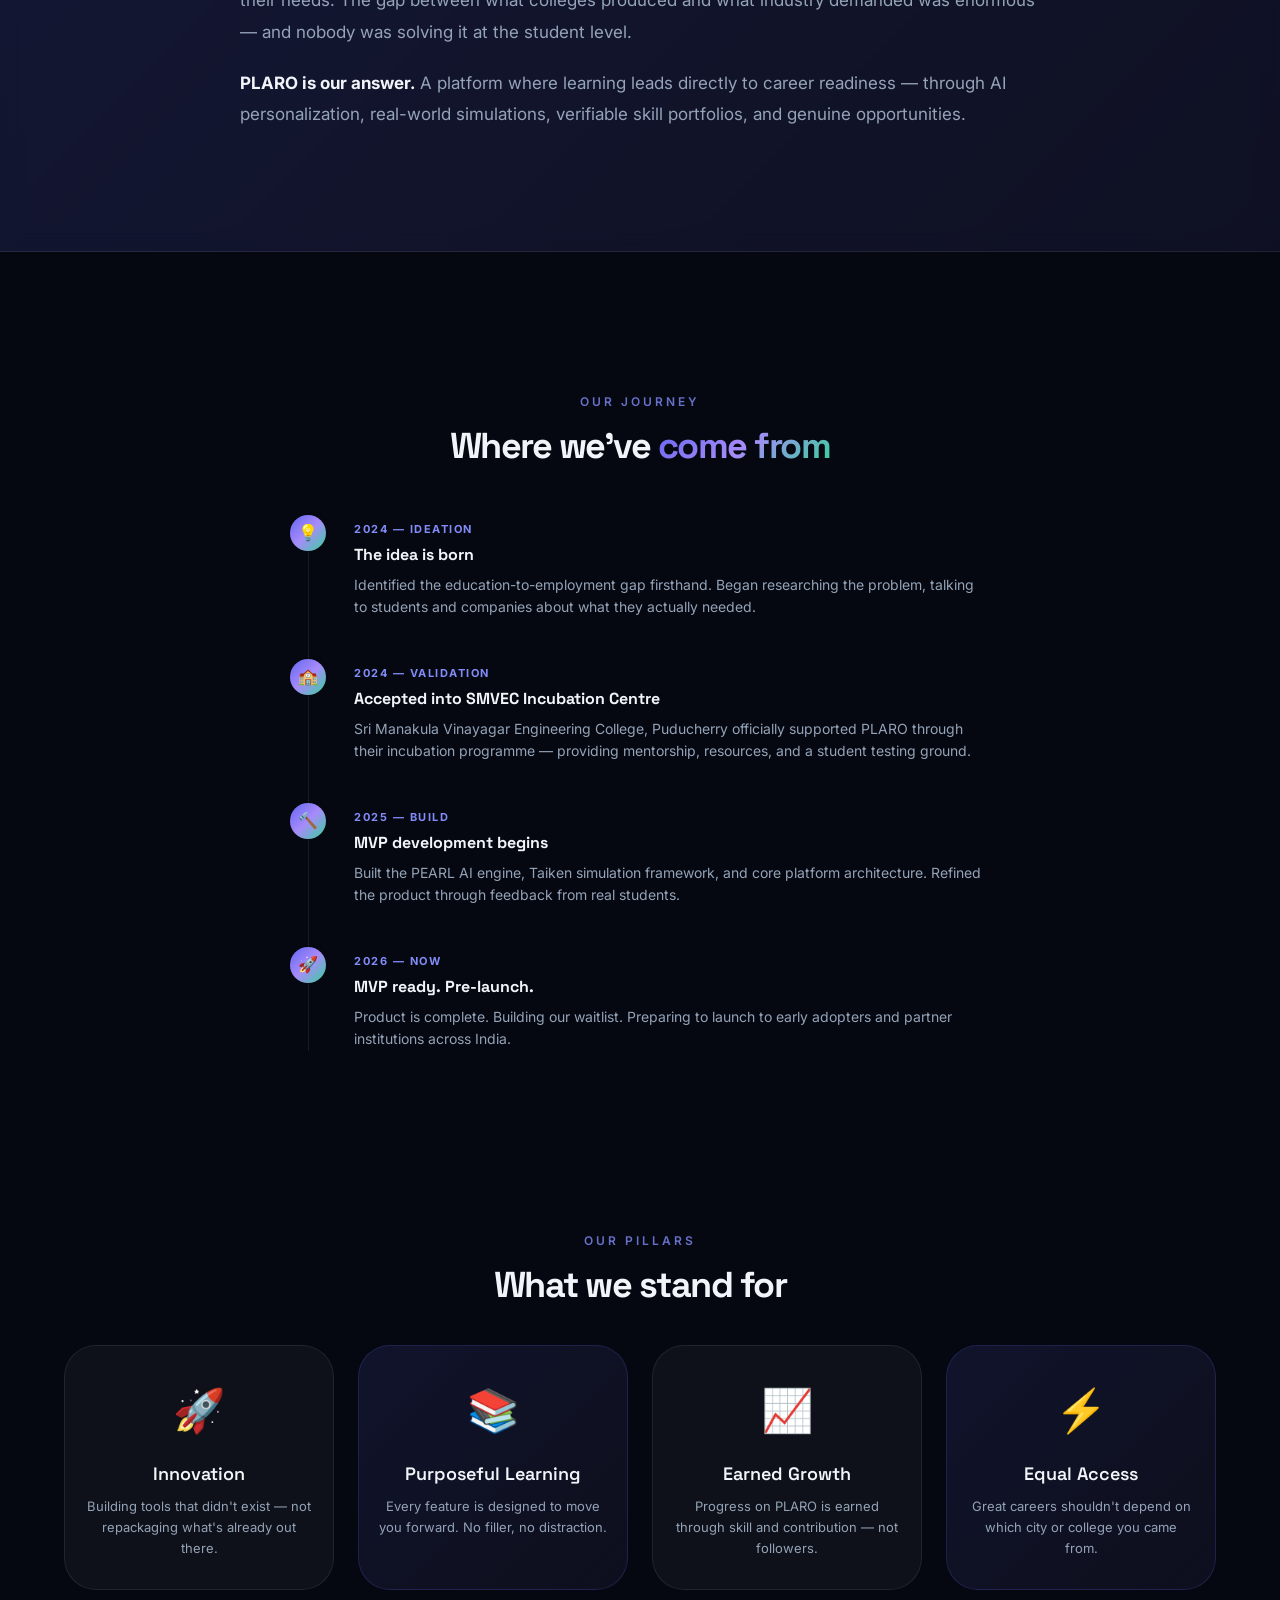
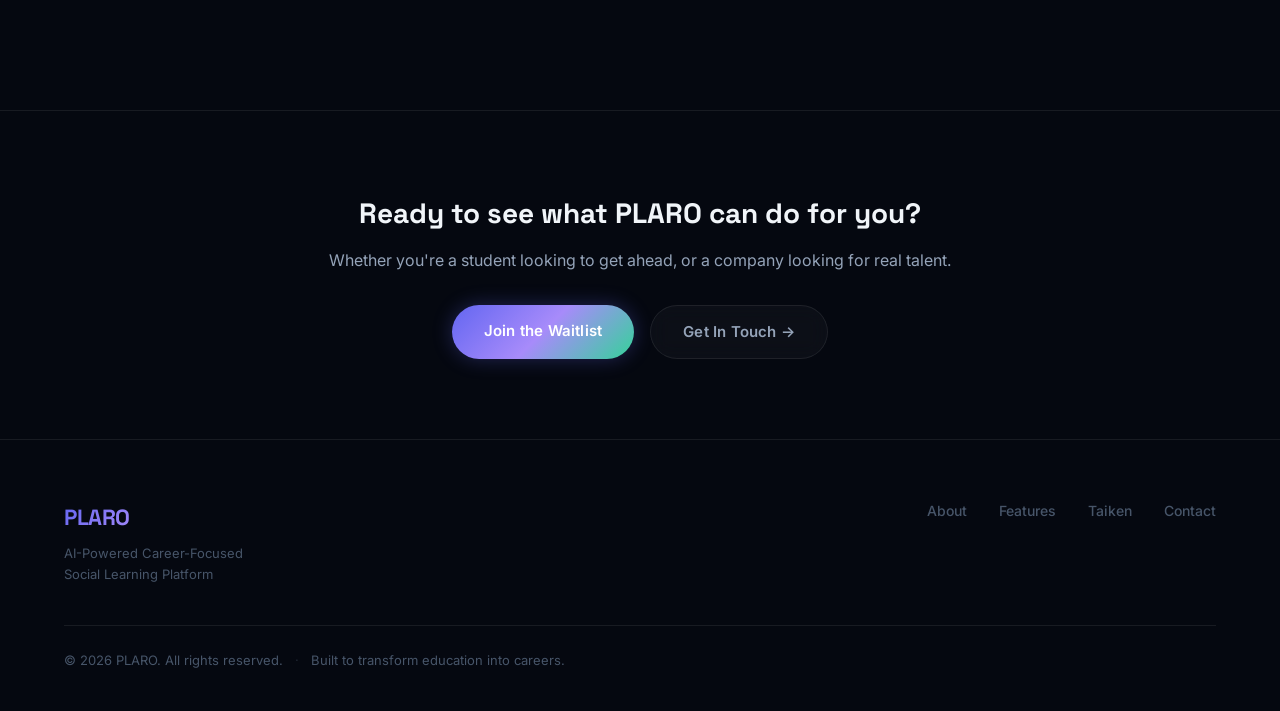
==== commit 3f97db97: "changed the UI" ====
--- a/about.html
+++ b/about.html
@@ -14,7 +14,6 @@
         rel="stylesheet" />
     <link rel="stylesheet" href="styles.css" />
     <style>
-        /* Specific styles for About page layouts to match ProEduvate structures */
         .about-header {
             padding: 160px 24px 60px;
             text-align: center;
@@ -34,8 +33,10 @@
             color: var(--text-secondary);
             max-width: 600px;
             margin: 0 auto;
-        }
-
+            line-height: 1.7;
+        }
+
+        /* Journey / Story Section */
         .journey-section {
             background: var(--gradient-card);
             border-top: 1px solid var(--border);
@@ -49,10 +50,7 @@
         .journey-section::before {
             content: '';
             position: absolute;
-            top: 0;
-            left: 0;
-            right: 0;
-            bottom: 0;
+            top: 0; left: 0; right: 0; bottom: 0;
             background: rgba(99, 102, 241, 0.03);
             backdrop-filter: blur(10px);
             z-index: 0;
@@ -63,24 +61,97 @@
             z-index: 1;
             max-width: 800px;
             margin: 0 auto;
-            text-align: center;
         }
 
         .journey-title {
             font-family: 'Space Grotesk', sans-serif;
             font-size: 42px;
             font-weight: 700;
-            margin-bottom: 24px;
+            margin-bottom: 32px;
             color: #fff;
+            text-align: center;
         }
 
         .journey-text {
-            font-size: 18px;
+            font-size: 17px;
+            color: var(--text-secondary);
+            line-height: 1.85;
+            margin-bottom: 20px;
+        }
+
+        .journey-text strong {
             color: var(--text-primary);
-            line-height: 1.8;
-            margin-bottom: 20px;
-        }
-
+        }
+
+        /* Milestone Timeline */
+        .milestones-section {
+            padding: 80px 0;
+        }
+
+        .milestone-list {
+            max-width: 700px;
+            margin: 48px auto 0;
+            position: relative;
+        }
+
+        .milestone-list::before {
+            content: '';
+            position: absolute;
+            left: 18px;
+            top: 0; bottom: 0;
+            width: 1px;
+            background: var(--border);
+        }
+
+        .milestone-item {
+            display: flex;
+            gap: 28px;
+            margin-bottom: 40px;
+            position: relative;
+        }
+
+        .milestone-dot {
+            width: 36px;
+            height: 36px;
+            border-radius: 50%;
+            background: var(--gradient-main);
+            display: flex;
+            align-items: center;
+            justify-content: center;
+            font-size: 16px;
+            flex-shrink: 0;
+            position: relative;
+            z-index: 1;
+        }
+
+        .milestone-body {
+            padding-top: 6px;
+        }
+
+        .milestone-date {
+            font-size: 11px;
+            font-weight: 700;
+            letter-spacing: 1.5px;
+            text-transform: uppercase;
+            color: var(--primary-light);
+            margin-bottom: 4px;
+        }
+
+        .milestone-title {
+            font-family: 'Space Grotesk', sans-serif;
+            font-size: 16px;
+            font-weight: 700;
+            color: var(--text-primary);
+            margin-bottom: 6px;
+        }
+
+        .milestone-desc {
+            font-size: 14px;
+            color: var(--text-secondary);
+            line-height: 1.6;
+        }
+
+        /* Core Values */
         .core-values-section {
             padding: 60px 0 120px;
         }
@@ -96,24 +167,25 @@
         .value-title {
             text-align: center;
             font-family: 'Space Grotesk', sans-serif;
-            font-size: 20px;
+            font-size: 18px;
             font-weight: 600;
             margin-top: 12px;
+            color: var(--text-primary);
+        }
+
+        .value-desc {
+            font-size: 13px;
+            color: var(--text-secondary);
+            text-align: center;
+            line-height: 1.6;
+            margin-top: 8px;
         }
 
         @keyframes pulse {
-            0% {
-                transform: scale(1);
-                filter: drop-shadow(0 0 10px rgba(99, 102, 241, 0.4));
-            }
-
-            100% {
-                transform: scale(1.05);
-                filter: drop-shadow(0 0 20px rgba(167, 139, 250, 0.6));
-            }
-        }
-
-        /* Reveal animation for cards */
+            0% { transform: scale(1); filter: drop-shadow(0 0 10px rgba(99, 102, 241, 0.4)); }
+            100% { transform: scale(1.05); filter: drop-shadow(0 0 20px rgba(167, 139, 250, 0.6)); }
+        }
+
         .reveal {
             opacity: 0;
             transform: translateY(30px);
@@ -123,6 +195,33 @@
         .reveal.active {
             opacity: 1;
             transform: translateY(0);
+        }
+
+        /* CTA Strip */
+        .about-cta-strip {
+            border-top: 1px solid var(--border);
+            padding: 80px 0;
+            text-align: center;
+        }
+
+        .about-cta-strip h3 {
+            font-family: 'Space Grotesk', sans-serif;
+            font-size: 28px;
+            font-weight: 700;
+            margin-bottom: 12px;
+        }
+
+        .about-cta-strip p {
+            color: var(--text-secondary);
+            font-size: 16px;
+            margin-bottom: 32px;
+        }
+
+        .cta-button-row {
+            display: flex;
+            gap: 16px;
+            justify-content: center;
+            flex-wrap: wrap;
         }
     </style>
 </head>
@@ -143,7 +242,7 @@
                 <li><a href="contact.html">Contact</a></li>
             </ul>
             <div class="nav-right">
-                <a href="index.html#positioning" class="nav-cta">Investor Deck →</a>
+                <a href="index.html#waitlist" class="nav-cta">Join Waitlist →</a>
                 <button class="mobile-toggle" aria-label="Toggle menu">
                     <span class="bar"></span>
                     <span class="bar"></span>
@@ -160,49 +259,39 @@
         <div class="orb orb-3"></div>
     </div>
 
-    <!-- ABOUT HEADER (ProEduvate Header Style) -->
+    <!-- ABOUT HEADER -->
     <header class="about-header reveal">
         <div class="container">
-            <h1 class="about-title">About <span class="gradient-text">PLARO</span></h1>
-            <p class="about-subtitle">An innovative career ecosystem bridging the gap between passive education and
-                real-world industry.</p>
+            <p class="section-eyebrow">About PLARO</p>
+            <h1 class="about-title">We built the platform <span class="gradient-text">we wished existed</span></h1>
+            <p class="about-subtitle">An innovative career ecosystem built by students who felt the gap between what college teaches and what jobs demand — and decided to close it.</p>
         </div>
     </header>
 
-    <!-- MISSION & VISION (ProEduvate 2-Column Card Style) -->
+    <!-- MISSION & VISION -->
     <section class="features-section">
         <div class="container">
             <div class="feature-row-2 reveal">
 
-                <!-- Mission Card -->
                 <div class="feature-card feature-accent">
                     <div class="feature-icon-wrap" style="text-align: center;">
                         <div class="feature-icon">🎯</div>
                     </div>
                     <h3 class="feature-title" style="text-align: center;">Our Mission</h3>
-                    <p class="feature-tagline" style="text-align: center; margin-bottom: 20px;">Empowering students for
-                        the workforce</p>
-                    <p style="color: var(--text-secondary); text-align: justify; line-height: 1.7;">
-                        To empower students for the workforce through innovative experiential learning and AI-driven
-                        skill development programs. We help companies find skilled, verified talent that matches their
-                        exact workflow needs, creating a seamless connection between academic excellence and industry
-                        requirements without the noise.
+                    <p class="feature-tagline" style="text-align: center; margin-bottom: 20px;">Make every student industry-ready</p>
+                    <p style="color: var(--text-secondary); line-height: 1.75;">
+                        To give every student in India — regardless of college brand or city — access to the skills, simulations, and connections they need to build a real career. We help companies find verified, capable talent, and we help students become that talent.
                     </p>
                 </div>
 
-                <!-- Vision Card -->
                 <div class="feature-card">
                     <div class="feature-icon-wrap" style="text-align: center;">
                         <div class="feature-icon">💡</div>
                     </div>
                     <h3 class="feature-title" style="text-align: center;">Our Vision</h3>
-                    <p class="feature-tagline" style="text-align: center; margin-bottom: 20px;">Transforming global
-                        workforce readiness</p>
-                    <p style="color: var(--text-secondary); text-align: justify; line-height: 1.7;">
-                        To become the leading platform for career-focused social learning, fostering innovation,
-                        continuous growth, and authentic reputation. We envision a future where every student is
-                        industry-ready by deploying micro-simulations, and every enterprise has instant access to
-                        provably exceptional talent.
+                    <p class="feature-tagline" style="text-align: center; margin-bottom: 20px;">A world where your skills matter more than your college name</p>
+                    <p style="color: var(--text-secondary); line-height: 1.75;">
+                        To become India's leading platform for career-focused social learning — where a student from a tier-3 college can prove their ability, land opportunities, and build a career that matches their potential, not just their pedigree.
                     </p>
                 </div>
 
@@ -210,60 +299,119 @@
         </div>
     </section>
 
-    <!-- OUR JOURNEY (ProEduvate Full-Width Highlight Section) -->
+    <!-- OUR STORY -->
     <section class="journey-section reveal">
         <div class="container">
             <div class="journey-content">
-                <h2 class="journey-title">Our Journey</h2>
+                <h2 class="journey-title">Why We Built PLARO</h2>
                 <p class="journey-text">
-                    PLARO was founded with a singular, unyielding vision: to completely eliminate the gap between what
-                    universities teach and what modern tech companies demand. We recognized that passive video learning
-                    and mindless scroll-feeds weren't creating professionals; they were creating distractions.
+                    It started with a frustrating observation: <strong>students were spending 4 years in college and still graduating unprepared.</strong> Not because they weren't smart or hardworking — but because the system wasn't designed to build career-ready professionals. It was designed to pass exams.
                 </p>
                 <p class="journey-text">
-                    Our team combines deep technological expertise with a profound understanding of educational
-                    psychology. By leveraging cutting-edge AI via PEARL and immersive case-simulations via Taiken, we
-                    aren't just another EdTech platform—we are the definitive strategic partner in career empowerment
-                    and workforce transformation.
+                    We saw classmates with genuine talent struggling to get their first job — not because they lacked ability, but because they lacked the right experience, the right exposure, and a way to prove what they could do beyond a marksheet.
                 </p>
+                <p class="journey-text">
+                    Meanwhile, companies were spending months trying to find and onboard candidates who actually fit their needs. The gap between what colleges produced and what industry demanded was enormous — and nobody was solving it at the student level.
+                </p>
+                <p class="journey-text">
+                    <strong>PLARO is our answer.</strong> A platform where learning leads directly to career readiness — through AI personalization, real-world simulations, verifiable skill portfolios, and genuine opportunities.
+                </p>
             </div>
         </div>
     </section>
 
-    <!-- CORE VALUES (ProEduvate 4-Column Card Style) -->
+    <!-- MILESTONES -->
+    <section class="milestones-section reveal">
+        <div class="container">
+            <div style="text-align: center; margin-bottom: 8px;">
+                <p class="section-eyebrow">Our Journey</p>
+                <h2 class="section-title" style="font-size: 36px;">Where we've <span class="gradient-text">come from</span></h2>
+            </div>
+
+            <div class="milestone-list">
+                <div class="milestone-item">
+                    <div class="milestone-dot">💡</div>
+                    <div class="milestone-body">
+                        <div class="milestone-date">2024 — Ideation</div>
+                        <div class="milestone-title">The idea is born</div>
+                        <div class="milestone-desc">Identified the education-to-employment gap firsthand. Began researching the problem, talking to students and companies about what they actually needed.</div>
+                    </div>
+                </div>
+
+                <div class="milestone-item">
+                    <div class="milestone-dot">🏫</div>
+                    <div class="milestone-body">
+                        <div class="milestone-date">2024 — Validation</div>
+                        <div class="milestone-title">Accepted into SMVEC Incubation Centre</div>
+                        <div class="milestone-desc">Sri Manakula Vinayagar Engineering College, Puducherry officially supported PLARO through their incubation programme — providing mentorship, resources, and a student testing ground.</div>
+                    </div>
+                </div>
+
+                <div class="milestone-item">
+                    <div class="milestone-dot">🔨</div>
+                    <div class="milestone-body">
+                        <div class="milestone-date">2025 — Build</div>
+                        <div class="milestone-title">MVP development begins</div>
+                        <div class="milestone-desc">Built the PEARL AI engine, Taiken simulation framework, and core platform architecture. Refined the product through feedback from real students.</div>
+                    </div>
+                </div>
+
+                <div class="milestone-item">
+                    <div class="milestone-dot">🚀</div>
+                    <div class="milestone-body">
+                        <div class="milestone-date">2026 — Now</div>
+                        <div class="milestone-title">MVP ready. Pre-launch.</div>
+                        <div class="milestone-desc">Product is complete. Building our waitlist. Preparing to launch to early adopters and partner institutions across India.</div>
+                    </div>
+                </div>
+            </div>
+        </div>
+    </section>
+
+    <!-- CORE VALUES -->
     <section class="core-values-section reveal">
         <div class="container">
             <div style="text-align: center; margin-bottom: 40px;">
                 <p class="section-eyebrow">Our Pillars</p>
-                <h2 class="section-title" style="font-size: 36px;">Core Values</h2>
+                <h2 class="section-title" style="font-size: 36px;">What we stand for</h2>
             </div>
 
             <div class="feature-row-4">
-
-                <!-- Value 1 -->
                 <div class="feature-card" style="padding: 30px 20px;">
                     <span class="value-icon">🚀</span>
                     <h3 class="value-title">Innovation</h3>
-                </div>
-
-                <!-- Value 2 -->
+                    <p class="value-desc">Building tools that didn't exist — not repackaging what's already out there.</p>
+                </div>
+
                 <div class="feature-card feature-accent" style="padding: 30px 20px;">
                     <span class="value-icon">📚</span>
-                    <h3 class="value-title">Learning</h3>
-                </div>
-
-                <!-- Value 3 -->
+                    <h3 class="value-title">Purposeful Learning</h3>
+                    <p class="value-desc">Every feature is designed to move you forward. No filler, no distraction.</p>
+                </div>
+
                 <div class="feature-card" style="padding: 30px 20px;">
                     <span class="value-icon">📈</span>
-                    <h3 class="value-title">Growth</h3>
-                </div>
-
-                <!-- Value 4 -->
+                    <h3 class="value-title">Earned Growth</h3>
+                    <p class="value-desc">Progress on PLARO is earned through skill and contribution — not followers.</p>
+                </div>
+
                 <div class="feature-card feature-accent" style="padding: 30px 20px;">
                     <span class="value-icon">⚡</span>
-                    <h3 class="value-title">Digital Empowerment</h3>
-                </div>
-
+                    <h3 class="value-title">Equal Access</h3>
+                    <p class="value-desc">Great careers shouldn't depend on which city or college you came from.</p>
+                </div>
+            </div>
+        </div>
+    </section>
+
+    <!-- CTA STRIP -->
+    <section class="about-cta-strip reveal">
+        <div class="container">
+            <h3>Ready to see what PLARO can do for you?</h3>
+            <p>Whether you're a student looking to get ahead, or a company looking for real talent.</p>
+            <div class="cta-button-row">
+                <a href="index.html#waitlist" class="btn btn-primary">Join the Waitlist</a>
+                <a href="contact.html" class="btn btn-ghost">Get In Touch →</a>
             </div>
         </div>
     </section>
@@ -279,7 +427,6 @@
                 <div class="footer-links">
                     <a href="about.html">About</a>
                     <a href="index.html#features">Features</a>
-                    <a href="index.html#pearl">PEARL AI</a>
                     <a href="index.html#taiken">Taiken</a>
                     <a href="contact.html">Contact</a>
                 </div>
@@ -294,7 +441,6 @@
 
     <script src="main.js"></script>
     <script>
-        // Simple reveal animation script for about page elements
         document.addEventListener("DOMContentLoaded", () => {
             const observer = new IntersectionObserver((entries) => {
                 entries.forEach(entry => {
@@ -303,16 +449,9 @@
                         observer.unobserve(entry.target);
                     }
                 });
-            }, {
-                threshold: 0.1,
-                rootMargin: "0px 0px -50px 0px"
-            });
-
+            }, { threshold: 0.1, rootMargin: "0px 0px -50px 0px" });
             document.querySelectorAll('.reveal').forEach(el => observer.observe(el));
-
-
         });
     </script>
 </body>
-
 </html>
--- a/styles.css
+++ b/styles.css
@@ -1371,6 +1371,392 @@
   color: var(--primary-light);
   opacity: 0.5;
   font-weight: 300;
+}
+
+/* =================== PROBLEM SECTION =================== */
+
+.problem-section {
+  padding: 100px 0;
+  border-top: 1px solid var(--border);
+}
+
+.problem-stat-row {
+  display: grid;
+  grid-template-columns: repeat(3, 1fr);
+  gap: 24px;
+  margin: 60px 0;
+}
+
+.problem-stat-card {
+  background: var(--bg-card);
+  border: 1px solid var(--border);
+  border-radius: var(--radius);
+  padding: 36px 28px;
+  text-align: center;
+  transition: var(--transition);
+  position: relative;
+  overflow: hidden;
+}
+
+.problem-stat-card::before {
+  content: '';
+  position: absolute;
+  top: 0; left: 0; right: 0;
+  height: 2px;
+  background: var(--gradient-main);
+  opacity: 0.6;
+}
+
+.problem-stat-card:hover {
+  border-color: var(--border-glow);
+  transform: translateY(-4px);
+}
+
+.problem-stat-num {
+  font-family: 'Space Grotesk', sans-serif;
+  font-size: 52px;
+  font-weight: 800;
+  background: var(--gradient-main);
+  -webkit-background-clip: text;
+  -webkit-text-fill-color: transparent;
+  background-clip: text;
+  line-height: 1;
+  margin-bottom: 12px;
+}
+
+.problem-stat-label {
+  font-size: 14px;
+  color: var(--text-secondary);
+  line-height: 1.5;
+}
+
+.problem-stat-source {
+  font-size: 11px;
+  color: var(--text-muted);
+  margin-top: 8px;
+}
+
+.problem-divider {
+  text-align: center;
+  margin: 48px 0 0;
+}
+
+.problem-divider p {
+  font-size: 18px;
+  color: var(--text-secondary);
+  max-width: 640px;
+  margin: 0 auto;
+  line-height: 1.7;
+}
+
+.problem-divider strong {
+  color: var(--text-primary);
+}
+
+/* =================== BUSINESS MODEL SECTION =================== */
+
+.biz-section {
+  padding: 100px 0;
+  border-top: 1px solid var(--border);
+}
+
+.biz-grid {
+  display: grid;
+  grid-template-columns: repeat(3, 1fr);
+  gap: 20px;
+  margin-top: 56px;
+}
+
+.biz-card {
+  background: var(--bg-card);
+  border: 1px solid var(--border);
+  border-radius: var(--radius);
+  padding: 36px 28px;
+  transition: var(--transition);
+  position: relative;
+  overflow: hidden;
+}
+
+.biz-card:hover {
+  border-color: var(--border-glow);
+  background: var(--bg-card-hover);
+  transform: translateY(-4px);
+}
+
+.biz-card-accent {
+  border-color: rgba(99, 102, 241, 0.3);
+  background: rgba(99, 102, 241, 0.05);
+}
+
+.biz-tag {
+  display: inline-block;
+  font-size: 10px;
+  font-weight: 700;
+  letter-spacing: 1.5px;
+  text-transform: uppercase;
+  color: var(--accent-2);
+  background: rgba(52, 211, 153, 0.1);
+  border: 1px solid rgba(52, 211, 153, 0.25);
+  padding: 3px 10px;
+  border-radius: 20px;
+  margin-bottom: 20px;
+}
+
+.biz-icon {
+  font-size: 32px;
+  margin-bottom: 16px;
+  display: block;
+}
+
+.biz-title {
+  font-family: 'Space Grotesk', sans-serif;
+  font-size: 18px;
+  font-weight: 700;
+  margin-bottom: 10px;
+  color: var(--text-primary);
+}
+
+.biz-desc {
+  font-size: 14px;
+  color: var(--text-secondary);
+  line-height: 1.7;
+  margin-bottom: 20px;
+}
+
+.biz-revenue {
+  font-size: 13px;
+  font-weight: 600;
+  color: var(--accent-2);
+  background: rgba(52, 211, 153, 0.08);
+  border: 1px solid rgba(52, 211, 153, 0.2);
+  border-radius: 8px;
+  padding: 8px 14px;
+}
+
+/* =================== TEAM SECTION =================== */
+
+.team-section {
+  padding: 100px 0;
+  border-top: 1px solid var(--border);
+}
+
+.team-grid {
+  display: grid;
+  grid-template-columns: repeat(3, 1fr);
+  gap: 24px;
+  margin-top: 56px;
+}
+
+.team-card {
+  background: var(--bg-card);
+  border: 1px solid var(--border);
+  border-radius: var(--radius);
+  padding: 36px 28px;
+  text-align: center;
+  transition: var(--transition);
+}
+
+.team-card:hover {
+  border-color: var(--border-glow);
+  transform: translateY(-4px);
+  box-shadow: var(--shadow-glow);
+}
+
+.team-avatar {
+  width: 72px;
+  height: 72px;
+  border-radius: 50%;
+  background: var(--gradient-main);
+  display: flex;
+  align-items: center;
+  justify-content: center;
+  font-family: 'Space Grotesk', sans-serif;
+  font-size: 24px;
+  font-weight: 800;
+  color: #fff;
+  margin: 0 auto 16px;
+}
+
+.team-name {
+  font-family: 'Space Grotesk', sans-serif;
+  font-size: 16px;
+  font-weight: 700;
+  color: var(--text-primary);
+  margin-bottom: 4px;
+}
+
+.team-role {
+  font-size: 13px;
+  color: var(--primary-light);
+  font-weight: 500;
+  margin-bottom: 12px;
+}
+
+.team-bio {
+  font-size: 13px;
+  color: var(--text-secondary);
+  line-height: 1.6;
+}
+
+.team-incubation {
+  margin-top: 56px;
+  background: rgba(99, 102, 241, 0.05);
+  border: 1px solid rgba(99, 102, 241, 0.2);
+  border-radius: var(--radius);
+  padding: 36px;
+  display: flex;
+  align-items: center;
+  gap: 24px;
+}
+
+.team-incubation-icon {
+  font-size: 40px;
+  flex-shrink: 0;
+}
+
+.team-incubation-text h4 {
+  font-family: 'Space Grotesk', sans-serif;
+  font-size: 16px;
+  font-weight: 700;
+  color: var(--text-primary);
+  margin-bottom: 6px;
+}
+
+.team-incubation-text p {
+  font-size: 14px;
+  color: var(--text-secondary);
+  line-height: 1.6;
+}
+
+/* =================== FOR STUDENTS SECTION =================== */
+
+.for-students-section {
+  padding: 100px 0;
+  border-top: 1px solid var(--border);
+  position: relative;
+  overflow: hidden;
+}
+
+.audience-tabs {
+  display: flex;
+  gap: 8px;
+  margin-bottom: 56px;
+  background: var(--bg-card);
+  border: 1px solid var(--border);
+  border-radius: 40px;
+  padding: 6px;
+  width: fit-content;
+}
+
+.audience-tab {
+  padding: 10px 28px;
+  border-radius: 40px;
+  font-size: 14px;
+  font-weight: 600;
+  color: var(--text-secondary);
+  cursor: pointer;
+  transition: var(--transition);
+  border: none;
+  background: transparent;
+}
+
+.audience-tab.active {
+  background: var(--gradient-main);
+  color: #fff;
+}
+
+.audience-panel {
+  display: none;
+}
+
+.audience-panel.active {
+  display: grid;
+  grid-template-columns: repeat(2, 1fr);
+  gap: 20px;
+}
+
+.audience-card {
+  background: var(--bg-card);
+  border: 1px solid var(--border);
+  border-radius: var(--radius);
+  padding: 28px;
+  display: flex;
+  gap: 16px;
+  align-items: flex-start;
+  transition: var(--transition);
+}
+
+.audience-card:hover {
+  border-color: var(--border-glow);
+  background: var(--bg-card-hover);
+}
+
+.audience-card-icon {
+  font-size: 28px;
+  flex-shrink: 0;
+}
+
+.audience-card-title {
+  font-family: 'Space Grotesk', sans-serif;
+  font-size: 15px;
+  font-weight: 700;
+  color: var(--text-primary);
+  margin-bottom: 6px;
+}
+
+.audience-card-desc {
+  font-size: 13px;
+  color: var(--text-secondary);
+  line-height: 1.6;
+}
+
+/* =================== WAITLIST SECTION =================== */
+
+.waitlist-section {
+  padding: 100px 0;
+  text-align: center;
+  border-top: 1px solid var(--border);
+  position: relative;
+}
+
+.waitlist-form {
+  display: flex;
+  gap: 12px;
+  max-width: 480px;
+  margin: 40px auto 0;
+  justify-content: center;
+}
+
+.waitlist-input {
+  flex: 1;
+  background: var(--bg-card);
+  border: 1px solid var(--border);
+  border-radius: 40px;
+  padding: 14px 22px;
+  font-size: 14px;
+  color: var(--text-primary);
+  font-family: 'Inter', sans-serif;
+  outline: none;
+  transition: var(--transition);
+}
+
+.waitlist-input::placeholder {
+  color: var(--text-muted);
+}
+
+.waitlist-input:focus {
+  border-color: var(--primary);
+  background: rgba(99, 102, 241, 0.05);
+}
+
+.waitlist-count {
+  font-size: 13px;
+  color: var(--text-muted);
+  margin-top: 16px;
+}
+
+.waitlist-count strong {
+  color: var(--accent-2);
 }
 
 /* =================== FOOTER =================== */
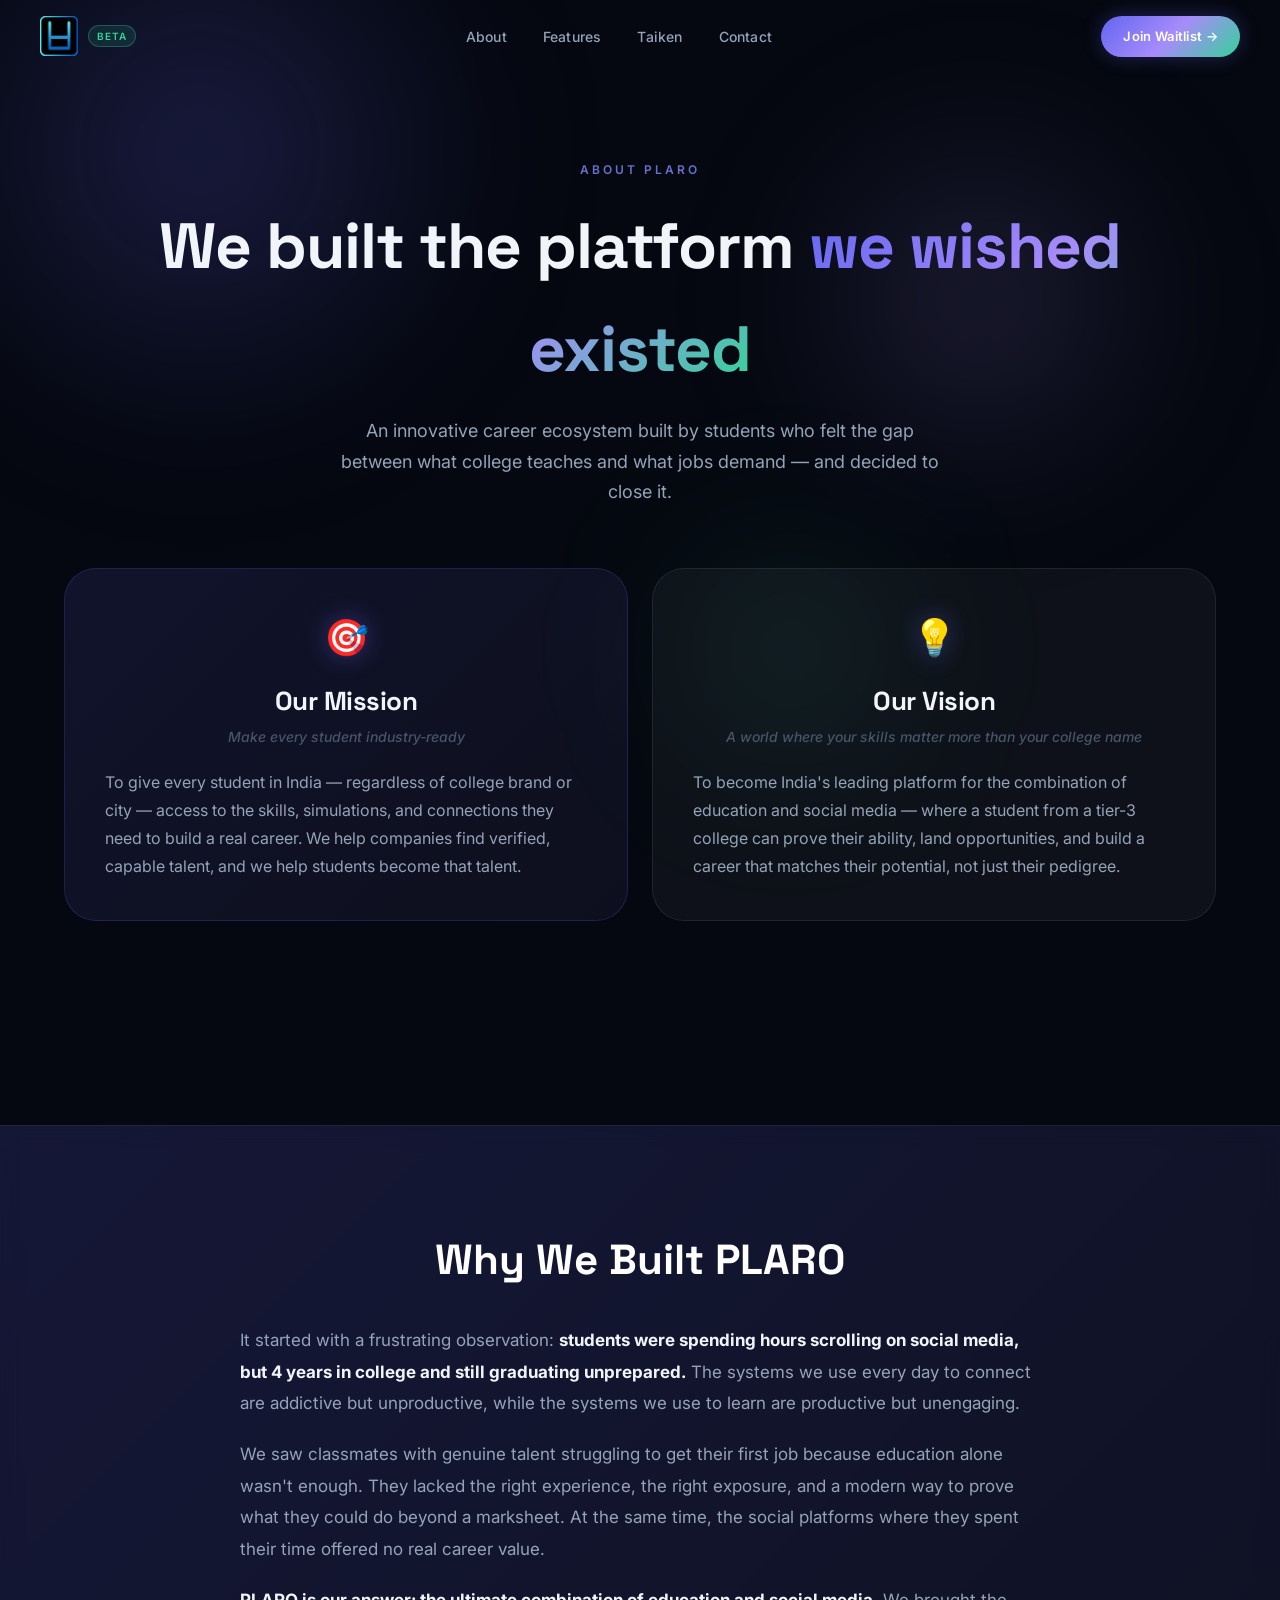
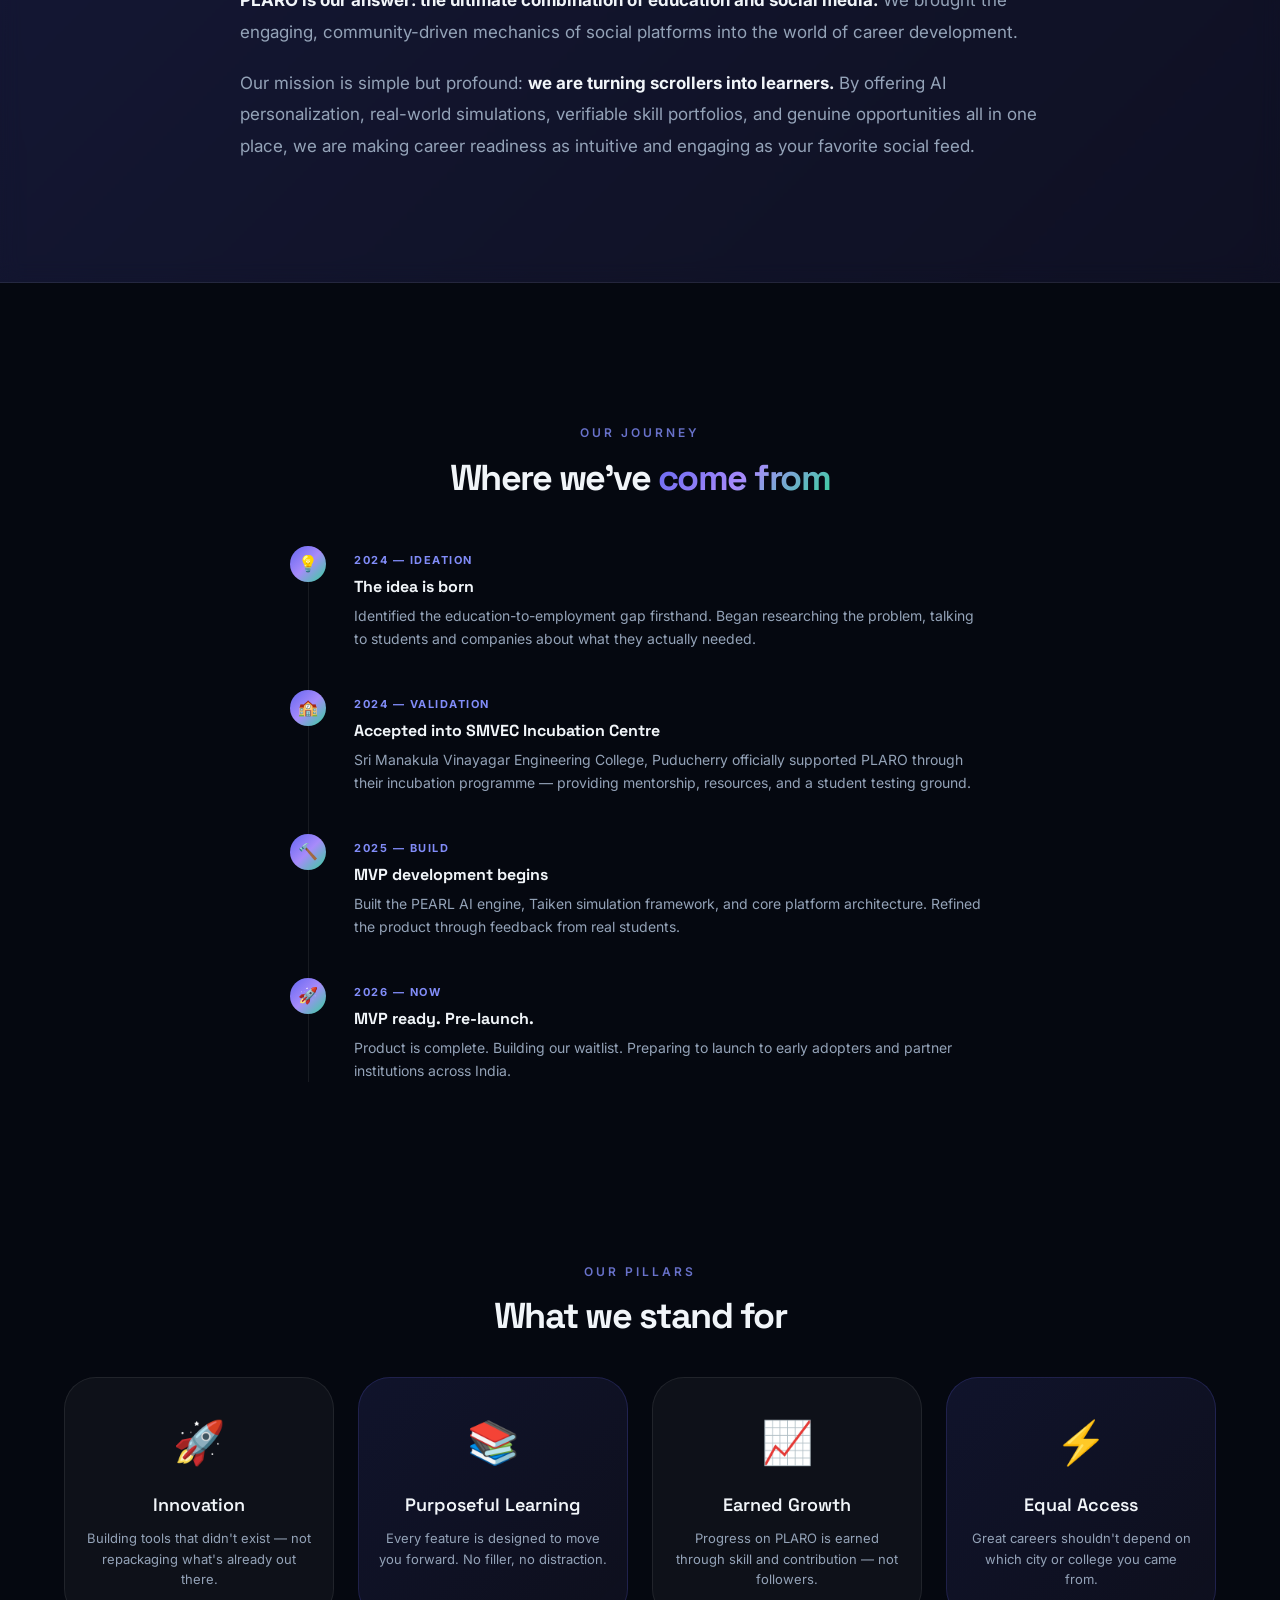
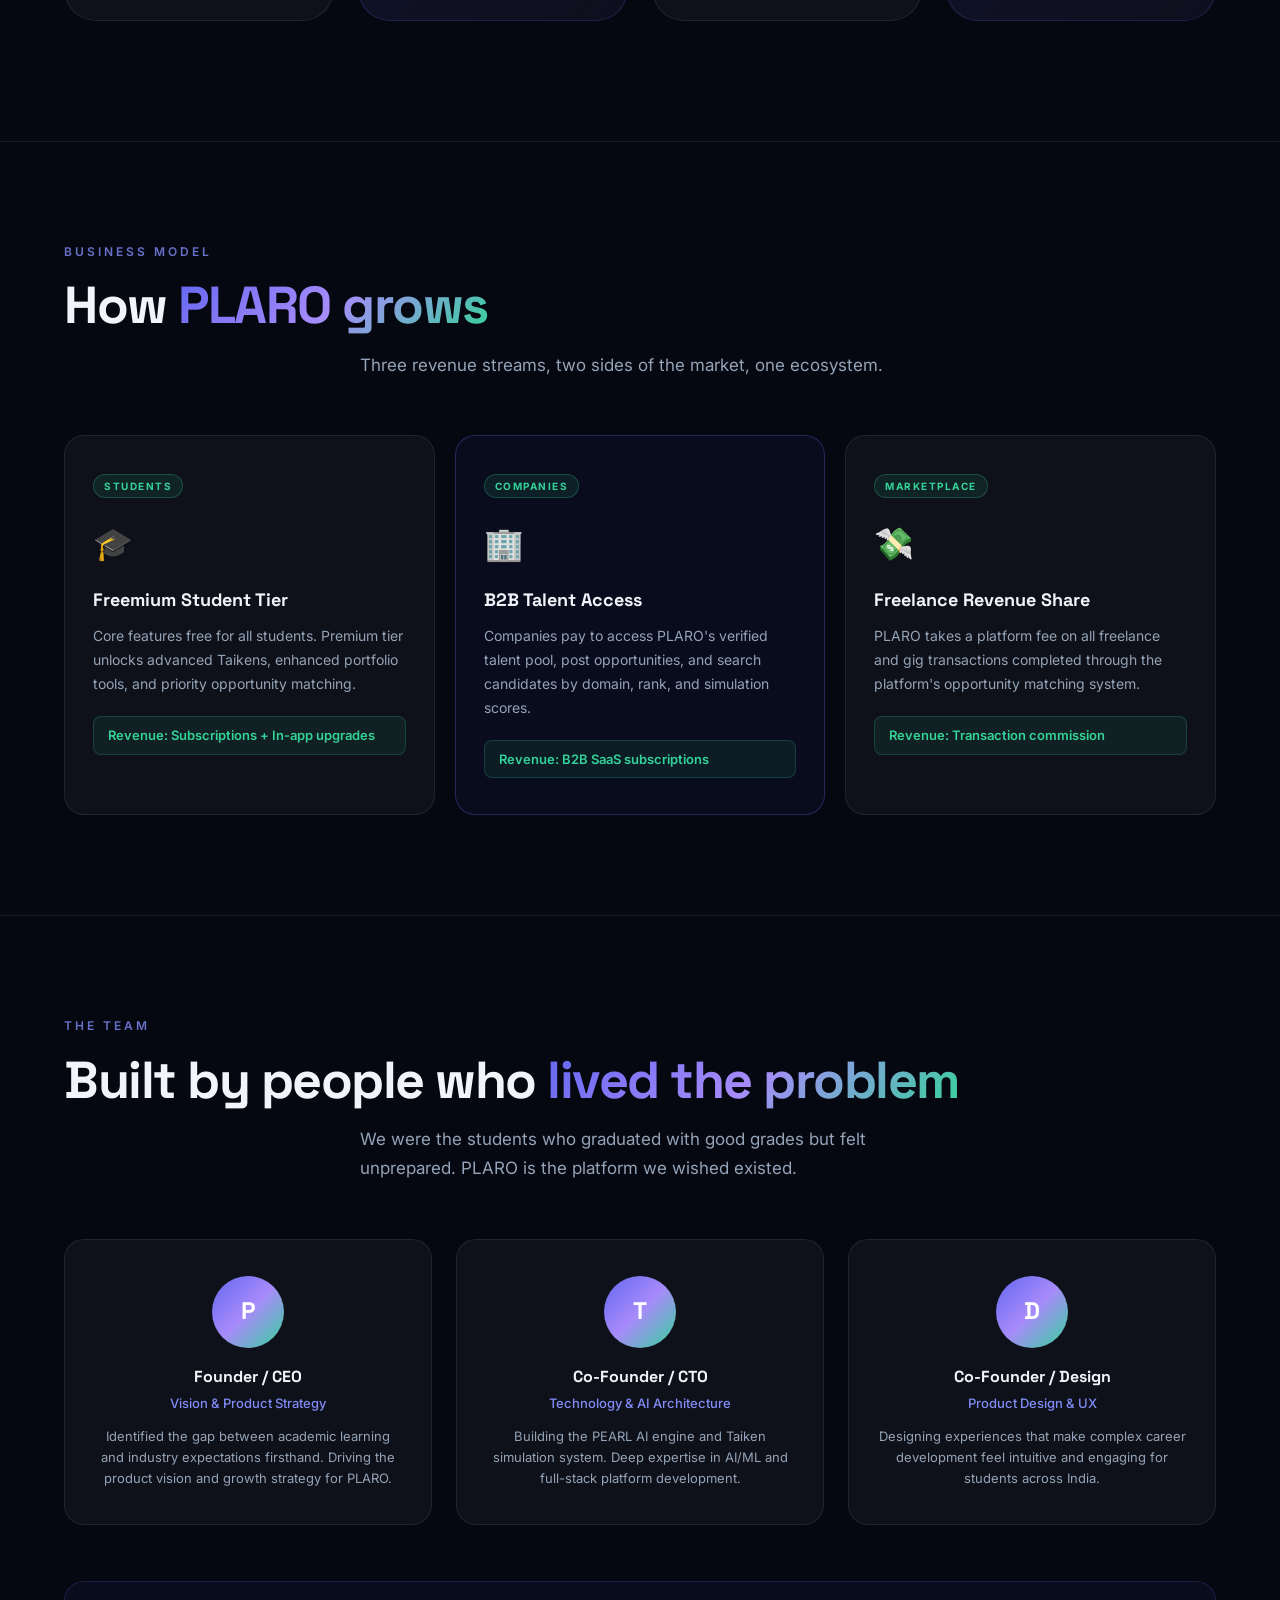
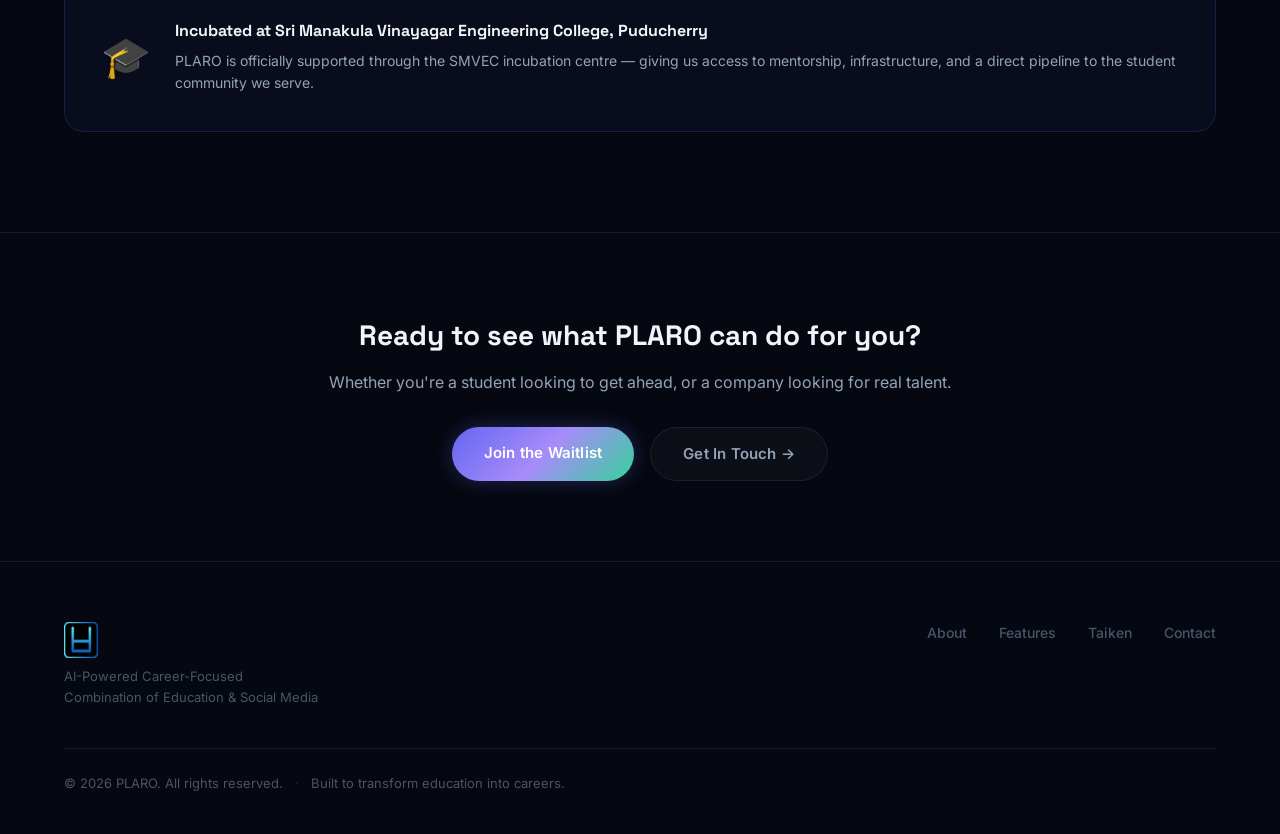
==== commit c826e159: "changed" ====
--- a/about.html
+++ b/about.html
@@ -6,7 +6,21 @@
     <meta name="viewport" content="width=device-width, initial-scale=1.0" />
     <title>About PLARO — Bridging Education and Industry</title>
     <meta name="description"
-        content="PLARO is an AI-powered social learning platform where students learn, practice, showcase skills, and unlock real career opportunities." />
+        content="Learn the story and vision behind PLARO, a career ecosystem and social learning platform built by students to bridge the gap between college and the real world." />
+
+    <!-- Open Graph / Facebook -->
+    <meta property="og:type" content="website" />
+    <meta property="og:url" content="https://plaro.com/about" />
+    <meta property="og:title" content="About PLARO — Bridging Education and Industry" />
+    <meta property="og:description" content="Learn the story and vision behind PLARO, a career ecosystem and social learning platform built by students to bridge the gap between college and the real world." />
+    <meta property="og:image" content="https://plaro.com/og-image-about.jpg" />
+
+    <!-- Twitter -->
+    <meta property="twitter:card" content="summary_large_image" />
+    <meta property="twitter:url" content="https://plaro.com/about" />
+    <meta property="twitter:title" content="About PLARO — Bridging Education and Industry" />
+    <meta property="twitter:description" content="Learn the story and vision behind PLARO, a career ecosystem and social learning platform built by students to bridge the gap between college and the real world." />
+    <meta property="twitter:image" content="https://plaro.com/og-image-about.jpg" />
     <link rel="preconnect" href="https://fonts.googleapis.com" />
     <link rel="preconnect" href="https://fonts.gstatic.com" crossorigin />
     <link
@@ -232,7 +246,7 @@
     <nav id="navbar" class="navbar">
         <div class="nav-inner">
             <a href="index.html" class="nav-logo" style="text-decoration: none;">
-                <span class="logo-text">PLARO</span>
+                <img src="logo.png" alt="PLARO" class="logo-img">
                 <span class="logo-badge">Beta</span>
             </a>
             <ul class="nav-links">
@@ -271,7 +285,7 @@
     <!-- MISSION & VISION -->
     <section class="features-section">
         <div class="container">
-            <div class="feature-row-2 reveal">
+            <div class="feature-row-2 reveal-scale">
 
                 <div class="feature-card feature-accent">
                     <div class="feature-icon-wrap" style="text-align: center;">
@@ -291,7 +305,7 @@
                     <h3 class="feature-title" style="text-align: center;">Our Vision</h3>
                     <p class="feature-tagline" style="text-align: center; margin-bottom: 20px;">A world where your skills matter more than your college name</p>
                     <p style="color: var(--text-secondary); line-height: 1.75;">
-                        To become India's leading platform for career-focused social learning — where a student from a tier-3 college can prove their ability, land opportunities, and build a career that matches their potential, not just their pedigree.
+                        To become India's leading platform for the combination of education and social media — where a student from a tier-3 college can prove their ability, land opportunities, and build a career that matches their potential, not just their pedigree.
                     </p>
                 </div>
 
@@ -305,16 +319,16 @@
             <div class="journey-content">
                 <h2 class="journey-title">Why We Built PLARO</h2>
                 <p class="journey-text">
-                    It started with a frustrating observation: <strong>students were spending 4 years in college and still graduating unprepared.</strong> Not because they weren't smart or hardworking — but because the system wasn't designed to build career-ready professionals. It was designed to pass exams.
+                    It started with a frustrating observation: <strong>students were spending hours scrolling on social media, but 4 years in college and still graduating unprepared.</strong> The systems we use every day to connect are addictive but unproductive, while the systems we use to learn are productive but unengaging.
                 </p>
                 <p class="journey-text">
-                    We saw classmates with genuine talent struggling to get their first job — not because they lacked ability, but because they lacked the right experience, the right exposure, and a way to prove what they could do beyond a marksheet.
+                    We saw classmates with genuine talent struggling to get their first job because education alone wasn't enough. They lacked the right experience, the right exposure, and a modern way to prove what they could do beyond a marksheet. At the same time, the social platforms where they spent their time offered no real career value.
                 </p>
                 <p class="journey-text">
-                    Meanwhile, companies were spending months trying to find and onboard candidates who actually fit their needs. The gap between what colleges produced and what industry demanded was enormous — and nobody was solving it at the student level.
+                    <strong>PLARO is our answer: the ultimate combination of education and social media.</strong> We brought the engaging, community-driven mechanics of social platforms into the world of career development. 
                 </p>
                 <p class="journey-text">
-                    <strong>PLARO is our answer.</strong> A platform where learning leads directly to career readiness — through AI personalization, real-world simulations, verifiable skill portfolios, and genuine opportunities.
+                    Our mission is simple but profound: <strong>we are turning scrollers into learners.</strong> By offering AI personalization, real-world simulations, verifiable skill portfolios, and genuine opportunities all in one place, we are making career readiness as intuitive and engaging as your favorite social feed.
                 </p>
             </div>
         </div>
@@ -404,9 +418,82 @@
         </div>
     </section>
 
+    <!-- BUSINESS MODEL -->
+    <section class="biz-section reveal" id="model">
+        <div class="container">
+            <p class="section-eyebrow">Business Model</p>
+            <h2 class="section-title">How <span class="gradient-text">PLARO grows</span></h2>
+            <p class="section-desc">Three revenue streams, two sides of the market, one ecosystem.</p>
+
+            <div class="biz-grid reveal-fade">
+                <div class="biz-card">
+                    <div class="biz-tag">Students</div>
+                    <span class="biz-icon">🎓</span>
+                    <div class="biz-title">Freemium Student Tier</div>
+                    <div class="biz-desc">Core features free for all students. Premium tier unlocks advanced Taikens, enhanced portfolio tools, and priority opportunity matching.</div>
+                    <div class="biz-revenue">Revenue: Subscriptions + In-app upgrades</div>
+                </div>
+
+                <div class="biz-card biz-card-accent">
+                    <div class="biz-tag">Companies</div>
+                    <span class="biz-icon">🏢</span>
+                    <div class="biz-title">B2B Talent Access</div>
+                    <div class="biz-desc">Companies pay to access PLARO's verified talent pool, post opportunities, and search candidates by domain, rank, and simulation scores.</div>
+                    <div class="biz-revenue">Revenue: B2B SaaS subscriptions</div>
+                </div>
+
+                <div class="biz-card">
+                    <div class="biz-tag">Marketplace</div>
+                    <span class="biz-icon">💸</span>
+                    <div class="biz-title">Freelance Revenue Share</div>
+                    <div class="biz-desc">PLARO takes a platform fee on all freelance and gig transactions completed through the platform's opportunity matching system.</div>
+                    <div class="biz-revenue">Revenue: Transaction commission</div>
+                </div>
+            </div>
+        </div>
+    </section>
+
+    <!-- TEAM -->
+    <section class="team-section reveal" id="team">
+        <div class="container">
+            <p class="section-eyebrow">The Team</p>
+            <h2 class="section-title">Built by people who <span class="gradient-text">lived the problem</span></h2>
+            <p class="section-desc">We were the students who graduated with good grades but felt unprepared. PLARO is the platform we wished existed.</p>
+
+            <div class="team-grid">
+                <div class="team-card">
+                    <div class="team-avatar">P</div>
+                    <div class="team-name">Founder / CEO</div>
+                    <div class="team-role">Vision & Product Strategy</div>
+                    <div class="team-bio">Identified the gap between academic learning and industry expectations firsthand. Driving the product vision and growth strategy for PLARO.</div>
+                </div>
+                <div class="team-card">
+                    <div class="team-avatar">T</div>
+                    <div class="team-name">Co-Founder / CTO</div>
+                    <div class="team-role">Technology & AI Architecture</div>
+                    <div class="team-bio">Building the PEARL AI engine and Taiken simulation system. Deep expertise in AI/ML and full-stack platform development.</div>
+                </div>
+                <div class="team-card">
+                    <div class="team-avatar">D</div>
+                    <div class="team-name">Co-Founder / Design</div>
+                    <div class="team-role">Product Design & UX</div>
+                    <div class="team-bio">Designing experiences that make complex career development feel intuitive and engaging for students across India.</div>
+                </div>
+            </div>
+
+            <div class="team-incubation">
+                <div class="team-incubation-icon">🎓</div>
+                <div class="team-incubation-text">
+                    <h4>Incubated at Sri Manakula Vinayagar Engineering College, Puducherry</h4>
+                    <p>PLARO is officially supported through the SMVEC incubation centre — giving us access to mentorship, infrastructure, and a direct pipeline to the student community we serve.</p>
+                </div>
+            </div>
+        </div>
+    </section>
+
     <!-- CTA STRIP -->
     <section class="about-cta-strip reveal">
-        <div class="container">
+        <div class="container reveal-scale">
             <h3>Ready to see what PLARO can do for you?</h3>
             <p>Whether you're a student looking to get ahead, or a company looking for real talent.</p>
             <div class="cta-button-row">
@@ -421,8 +508,8 @@
         <div class="container">
             <div class="footer-top">
                 <div class="footer-brand">
-                    <span class="logo-text">PLARO</span>
-                    <p>AI-Powered Career-Focused<br />Social Learning Platform</p>
+                    <img src="logo.png" alt="PLARO" class="logo-img logo-img-footer">
+                    <p>AI-Powered Career-Focused<br />Combination of Education & Social Media</p>
                 </div>
                 <div class="footer-links">
                     <a href="about.html">About</a>
--- a/styles.css
+++ b/styles.css
@@ -109,15 +109,11 @@
   gap: 10px;
 }
 
-.logo-text {
-  font-family: 'Space Grotesk', sans-serif;
-  font-size: 22px;
-  font-weight: 800;
-  letter-spacing: -0.5px;
-  background: var(--gradient-main);
-  -webkit-background-clip: text;
-  -webkit-text-fill-color: transparent;
-  background-clip: text;
+.logo-img {
+  height: 40px;
+  width: auto;
+  display: block;
+  object-fit: contain;
 }
 
 .logo-badge {
@@ -166,8 +162,8 @@
 }
 
 .nav-cta:hover {
-  transform: translateY(-1px);
-  box-shadow: 0 0 40px rgba(99, 102, 241, 0.5);
+  transform: translateY(-2px);
+  box-shadow: 0 0 40px rgba(99, 102, 241, 0.8);
 }
 
 .nav-right {
@@ -389,8 +385,8 @@
 }
 
 .btn-primary:hover {
-  transform: translateY(-2px);
-  box-shadow: 0 0 50px rgba(99, 102, 241, 0.6);
+  transform: translateY(-4px) scale(1.02);
+  box-shadow: 0 10px 40px rgba(99, 102, 241, 0.6), inset 0 0 20px rgba(167, 139, 250, 0.4);
 }
 
 .btn-ghost {
@@ -648,6 +644,12 @@
   opacity: 0.5;
   transition: var(--transition);
   z-index: 0;
+}
+
+.contact-card:hover {
+  transform: translateY(-4px);
+  box-shadow: var(--shadow-glow);
+  border-color: var(--border-glow);
 }
 
 .contact-card * {
@@ -1774,9 +1776,9 @@
   gap: 40px;
 }
 
-.footer-brand .logo-text {
+.footer-brand .logo-img {
+  height: 36px;
   display: block;
-  font-size: 22px;
   margin-bottom: 8px;
 }
 
@@ -1906,11 +1908,15 @@
     padding: 36px;
   }
 
-  .feature-row-2 {
+  .feature-row-2,
+  .audience-panel.active {
     grid-template-columns: 1fr;
   }
 
-  .feature-row-3 {
+  .feature-row-3,
+  .problem-stat-row,
+  .biz-grid,
+  .team-grid {
     grid-template-columns: 1fr;
   }
 
@@ -1967,7 +1973,12 @@
 
   .feature-hero-card,
   .feature-taiken-card {
-    padding: 28px;
+    padding: 28px 24px;
+    gap: 32px;
+  }
+
+  .feature-card {
+    padding: 24px;
   }
 
   .pearl-visual {
@@ -1984,15 +1995,319 @@
     gap: 16px;
   }
 
+  .hero-actions {
+    flex-direction: column;
+    width: 100%;
+    margin-bottom: 48px;
+  }
+
+  .hero-actions .btn {
+    width: 100%;
+    text-align: center;
+  }
+
   .stat-divider {
     display: none;
   }
 
   .journey-flow {
-    gap: 6px;
+    gap: 16px;
+    flex-direction: column;
+  }
+
+  .jf-step {
+    width: 100%;
+    max-width: 280px;
   }
 
   .jf-arrow {
-    font-size: 18px;
-  }
-}+    transform: rotate(90deg);
+    margin: -4px 0;
+  }
+
+  .audience-tabs {
+    flex-direction: column;
+    width: 100%;
+    border-radius: var(--radius-sm);
+    padding: 8px;
+  }
+
+  .audience-tab {
+    width: 100%;
+  }
+
+  .audience-card {
+    flex-direction: column;
+    align-items: center;
+    text-align: center;
+    padding: 24px 20px;
+    gap: 16px;
+  }
+
+  .audience-card-icon {
+    margin-bottom: 4px;
+  }
+
+  .problem-stat-num {
+    font-size: 44px;
+  }
+
+  .biz-card, .team-card {
+    padding: 28px 20px;
+  }
+
+  .waitlist-form {
+    flex-direction: column;
+    align-items: center;
+    gap: 16px;
+  }
+
+  .waitlist-form .btn {
+    width: 100%;
+    margin-top: 8px;
+  }
+
+  .waitlist-input {
+    width: 100%;
+  }
+}
+
+/* =================== TAIKEN PHONE CAROUSEL =================== */
+
+.taiken-carousel-wrapper {
+  position: relative;
+  display: flex;
+  flex-direction: column;
+  align-items: center;
+  justify-content: center;
+  padding: 20px 40px 40px;
+}
+
+/* Background glow blobs */
+.tc-glow {
+  position: absolute;
+  border-radius: 50%;
+  filter: blur(60px);
+  pointer-events: none;
+  z-index: 0;
+}
+.tc-glow-1 {
+  width: 260px;
+  height: 260px;
+  background: radial-gradient(circle, rgba(99,102,241,0.35), transparent 70%);
+  top: -30px;
+  left: 0;
+  animation: tcGlow1 6s ease-in-out infinite;
+}
+.tc-glow-2 {
+  width: 180px;
+  height: 180px;
+  background: radial-gradient(circle, rgba(167,139,250,0.3), transparent 70%);
+  bottom: 20px;
+  right: 10px;
+  animation: tcGlow2 8s ease-in-out infinite;
+}
+@keyframes tcGlow1 {
+  0%, 100% { transform: translate(0,0) scale(1); }
+  50% { transform: translate(15px, 20px) scale(1.1); }
+}
+@keyframes tcGlow2 {
+  0%, 100% { transform: translate(0,0) scale(1); }
+  50% { transform: translate(-10px, -15px) scale(1.08); }
+}
+
+/* Phone shell */
+.tc-phone {
+  position: relative;
+  z-index: 1;
+  width: 230px;
+  height: 490px;
+  background: linear-gradient(160deg, rgba(30,32,50,0.95), rgba(15,17,30,0.98));
+  border-radius: 40px;
+  border: 2px solid rgba(255,255,255,0.12);
+  box-shadow:
+    0 0 0 1px rgba(99,102,241,0.3),
+    0 30px 80px rgba(0,0,0,0.7),
+    0 0 40px rgba(99,102,241,0.15),
+    inset 0 1px 0 rgba(255,255,255,0.1);
+  padding: 16px 10px 20px;
+  display: flex;
+  flex-direction: column;
+  align-items: stretch;
+  gap: 0;
+  animation: tcPhoneFloat 5s ease-in-out infinite;
+}
+@keyframes tcPhoneFloat {
+  0%, 100% { transform: translateY(0) rotate(-1deg); }
+  50% { transform: translateY(-10px) rotate(0.5deg); }
+}
+
+/* Notch */
+.tc-phone-notch {
+  width: 80px;
+  height: 22px;
+  background: rgba(10,12,22,0.95);
+  border-radius: 0 0 16px 16px;
+  margin: 0 auto 8px;
+  border: 1px solid rgba(255,255,255,0.06);
+  flex-shrink: 0;
+}
+
+/* Screen area */
+.tc-phone-screen {
+  flex: 1;
+  border-radius: 20px;
+  overflow: hidden;
+  background: #0d0f1f;
+  position: relative;
+}
+
+/* Slides container */
+.tc-slides {
+  width: 100%;
+  height: 100%;
+  position: relative;
+}
+
+/* Individual slide */
+.tc-slide {
+  position: absolute;
+  inset: 0;
+  opacity: 0;
+  transform: scale(1.04) translateY(8px);
+  transition: opacity 0.7s cubic-bezier(0.4, 0, 0.2, 1),
+              transform 0.7s cubic-bezier(0.4, 0, 0.2, 1);
+}
+.tc-slide.active {
+  opacity: 1;
+  transform: scale(1) translateY(0);
+}
+.tc-slide img {
+  width: 100%;
+  height: 100%;
+  object-fit: cover;
+  object-position: top center;
+  display: block;
+}
+
+/* Home bar indicator */
+.tc-phone-home-bar {
+  width: 80px;
+  height: 4px;
+  background: rgba(255,255,255,0.25);
+  border-radius: 10px;
+  margin: 10px auto 0;
+  flex-shrink: 0;
+}
+
+/* Dot indicators */
+.tc-dots {
+  display: flex;
+  gap: 8px;
+  margin-top: 20px;
+  position: relative;
+  z-index: 2;
+}
+.tc-dot {
+  width: 7px;
+  height: 7px;
+  border-radius: 50%;
+  background: rgba(255,255,255,0.2);
+  border: 1px solid rgba(255,255,255,0.15);
+  cursor: pointer;
+  transition: all 0.4s ease;
+}
+.tc-dot.active {
+  background: var(--primary-light);
+  border-color: var(--primary-light);
+  width: 22px;
+  border-radius: 4px;
+  box-shadow: 0 0 10px rgba(129,140,248,0.6);
+}
+
+/* Floating caption badges */
+.tc-badge {
+  position: absolute;
+  z-index: 3;
+  display: flex;
+  align-items: center;
+  gap: 6px;
+  background: rgba(15, 17, 30, 0.85);
+  border: 1px solid rgba(99,102,241,0.35);
+  border-radius: 30px;
+  padding: 7px 14px;
+  font-size: 12px;
+  font-weight: 600;
+  color: var(--text-primary);
+  backdrop-filter: blur(12px);
+  box-shadow: 0 4px 20px rgba(0,0,0,0.4), 0 0 12px rgba(99,102,241,0.2);
+  white-space: nowrap;
+}
+.tc-badge-left {
+  left: -10px;
+  top: 100px;
+  animation: tcBadgeLeft 5s ease-in-out infinite;
+}
+.tc-badge-right {
+  right: -10px;
+  bottom: 110px;
+  animation: tcBadgeRight 5s ease-in-out infinite;
+}
+@keyframes tcBadgeLeft {
+  0%, 100% { transform: translateX(0) translateY(0); }
+  50% { transform: translateX(-4px) translateY(-4px); }
+}
+@keyframes tcBadgeRight {
+  0%, 100% { transform: translateX(0) translateY(0); }
+  50% { transform: translateX(4px) translateY(4px); }
+}
+.tc-badge-icon {
+  font-size: 14px;
+}
+.tc-badge-text {
+  letter-spacing: 0.2px;
+}
+
+/* Responsive adjustments */
+@media (max-width: 900px) {
+  .tc-badge-left,
+  .tc-badge-right {
+    display: none;
+  }
+  .tc-phone {
+    width: 200px;
+    height: 420px;
+  }
+}
+/* =================== EXTENDED ANIMATIONS =================== */
+
+.reveal {
+  opacity: 0;
+  transform: translateY(40px);
+  transition: opacity 0.8s cubic-bezier(0.2, 0.8, 0.2, 1), transform 0.8s cubic-bezier(0.2, 0.8, 0.2, 1);
+}
+
+.reveal.active {
+  opacity: 1;
+  transform: translateY(0);
+}
+
+.reveal-fade {
+  opacity: 0;
+  transition: opacity 1s ease-in-out;
+}
+
+.reveal-fade.active {
+  opacity: 1;
+}
+
+.reveal-scale {
+  opacity: 0;
+  transform: scale(0.92);
+  transition: opacity 0.8s cubic-bezier(0.175, 0.885, 0.32, 1.275), transform 0.8s cubic-bezier(0.175, 0.885, 0.32, 1.275);
+}
+
+.reveal-scale.active {
+  opacity: 1;
+  transform: scale(1);
+}
